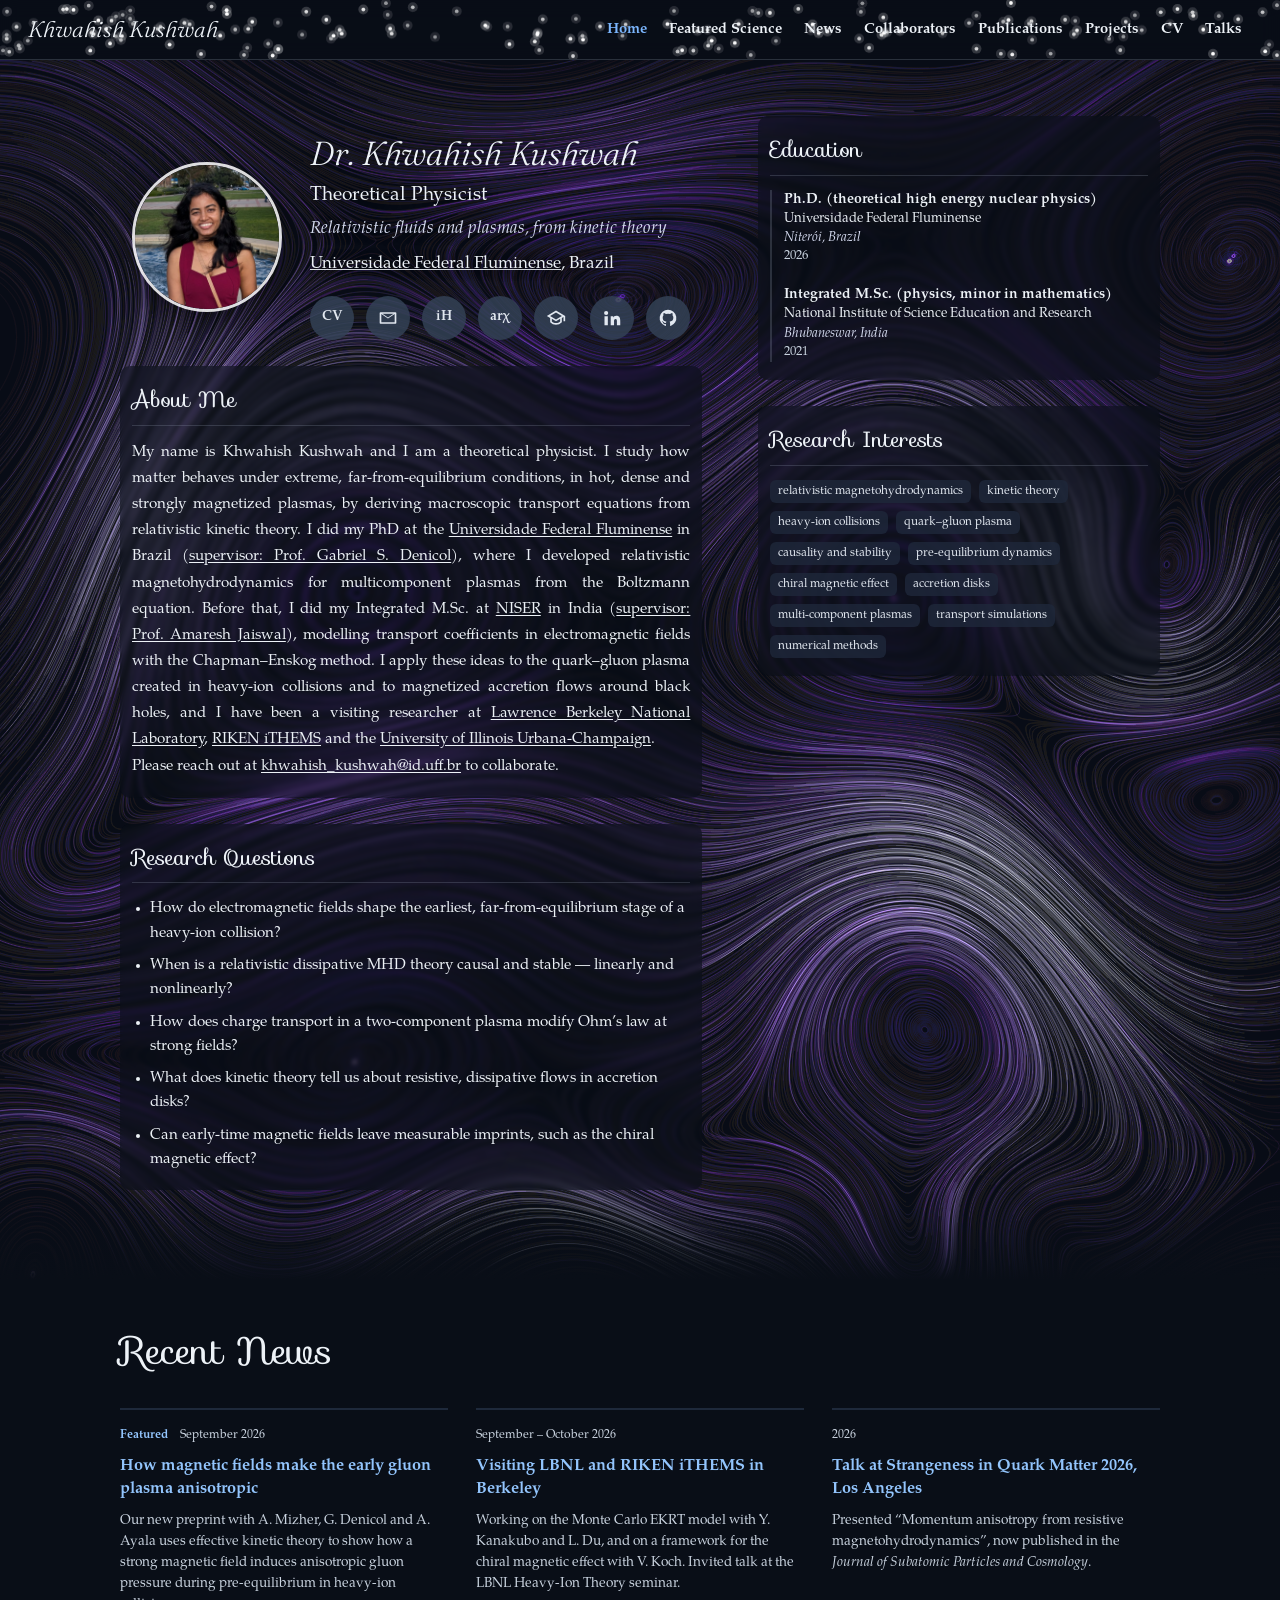
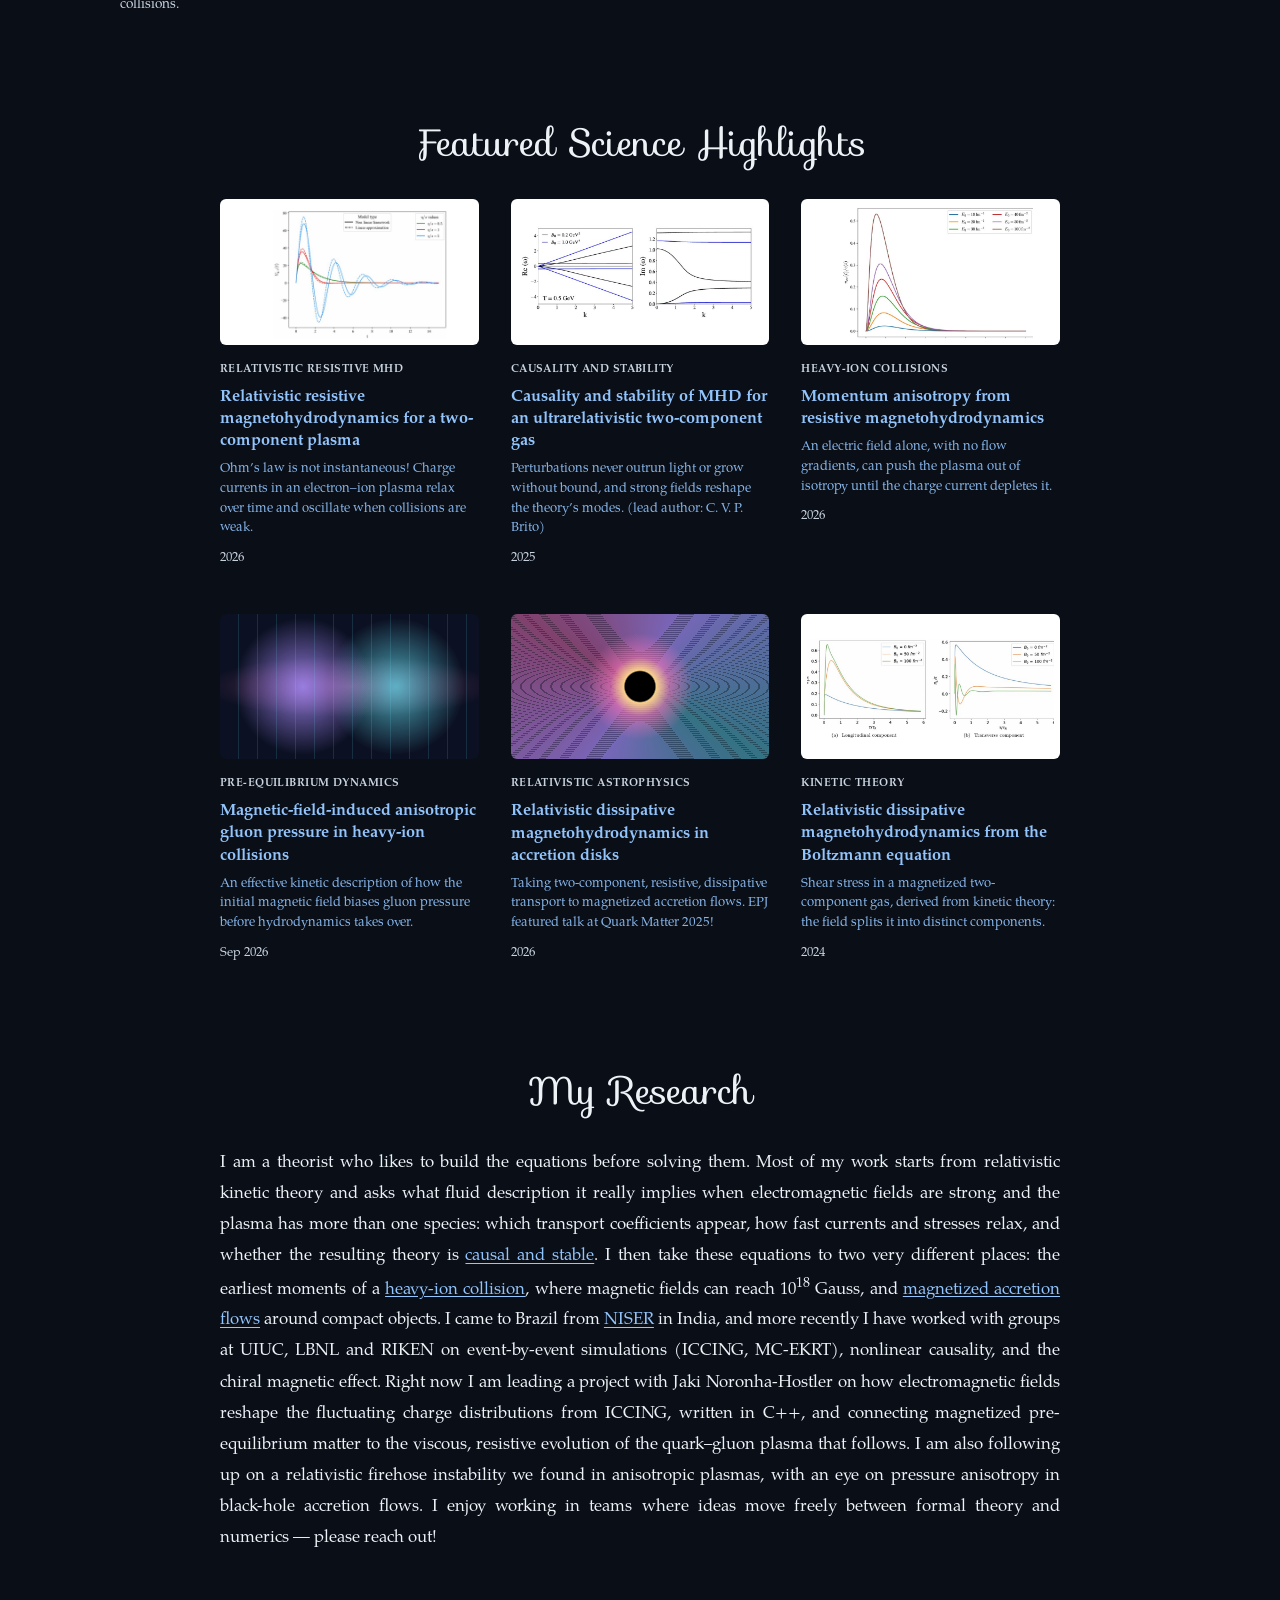
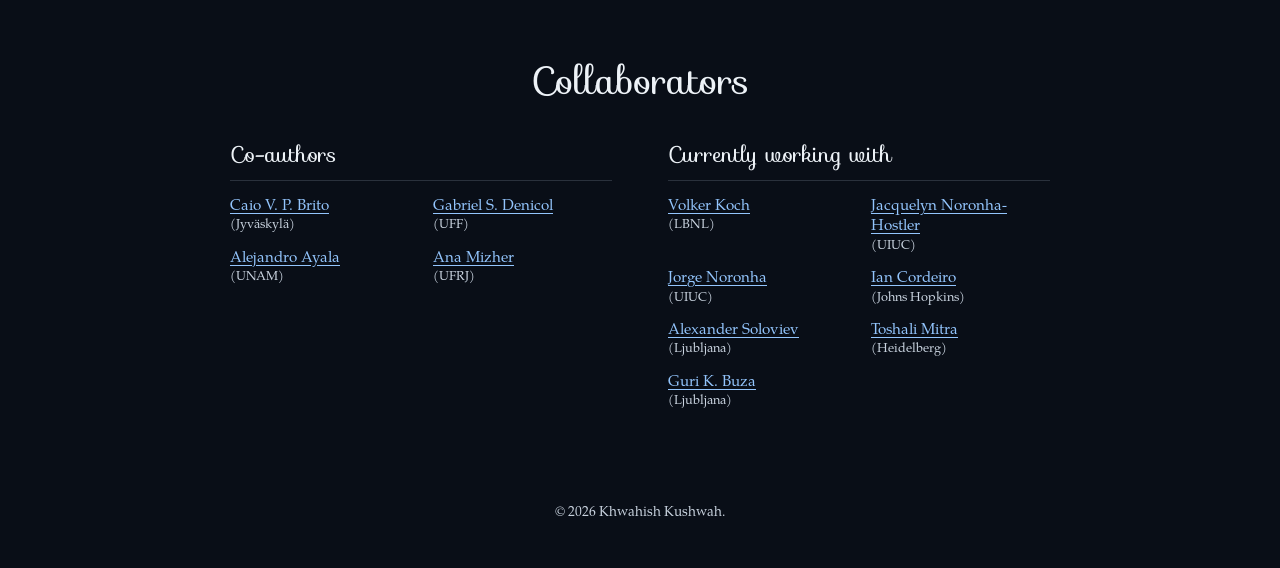
==== index.html @ b68dd7c2 "Projects page; LinkedIn link" ====
<!DOCTYPE html>
<html lang="en">
<head>
  <meta charset="UTF-8" />
  <meta name="viewport" content="width=device-width, initial-scale=1.0" />
  <title>Khwahish Kushwah</title>
  <meta name="description" content="Khwahish Kushwah — theoretical physicist working on relativistic magnetohydrodynamics from kinetic theory, heavy-ion collisions and magnetized astrophysical plasmas." />
  <meta name="theme-color" content="#090e17" />
  <link rel="preconnect" href="https://fonts.googleapis.com" />
  <link rel="preconnect" href="https://fonts.gstatic.com" crossorigin />
  <link href="https://fonts.googleapis.com/css2?family=Fraunces:ital,opsz,wght@1,9..144,300&family=Sofia&display=swap" rel="stylesheet" />
  <link rel="preload" href="assets/fonts/texgyrepagella-regular.woff2" as="font" type="font/woff2" crossorigin />
  <link rel="stylesheet" href="style.css?v=19" />
</head>
<body>

  <header class="nav">
    <a href="index.html" class="nav-brand">Khwahish Kushwah</a>
    <button class="nav-toggle" aria-label="Open menu" aria-expanded="false"><span></span><span></span><span></span></button>
    <nav>
      <ul class="nav-links">
        <li><a href="index.html" class="active">Home</a></li>
        <li><a href="index.html#featured">Featured Science</a></li>
        <li><a href="index.html#news">News</a></li>
        <li><a href="index.html#collabs">Collaborators</a></li>
        <li><a href="publications.html">Publications</a></li>
        <li><a href="projects.html">Projects</a></li>
        <li><a href="cv.html">CV</a></li>
        <li><a href="talks.html">Talks</a></li>
      </ul>
    </nav>
  </header>

  <!-- BIOGRAPHY over the field-line background -->
  <section class="bio" id="about">
    <canvas id="field" aria-hidden="true"></canvas>
    <div class="bio-inner">

      <div class="bio-left">
        <div class="profile">
          <img src="assets/img/portrait.jpg" alt="Khwahish Kushwah" class="avatar" width="150" height="150" />
          <div class="profile-text">
          <h1>Dr. Khwahish Kushwah</h1>
          <p class="role">Theoretical Physicist</p>
          <p class="tagline">Relativistic fluids and plasmas, from kinetic theory</p>
          <p class="inst"><a href="https://www.uff.br" target="_blank" rel="noopener">Universidade Federal Fluminense</a>, Brazil</p>
          <div class="socials">
            <a href="cv.html" title="CV" aria-label="CV"><span class="txt">CV</span></a>
            <a href="mailto:khwahish_kushwah@id.uff.br" title="Email" aria-label="Email">
              <svg viewBox="0 0 24 24"><path d="M3 5h18a1 1 0 0 1 1 1v12a1 1 0 0 1-1 1H3a1 1 0 0 1-1-1V6a1 1 0 0 1 1-1zm1 2.2V17h16V7.2l-8 5.3-8-5.3zM5.3 7 12 11.4 18.7 7H5.3z"/></svg>
            </a>
            <a href="https://inspirehep.net/authors/2779952" target="_blank" rel="noopener" title="INSPIRE-HEP" aria-label="INSPIRE-HEP"><span class="txt">iH</span></a>
            <a href="https://arxiv.org/search/?query=khwahish+kushwah&amp;searchtype=author" target="_blank" rel="noopener" title="arXiv" aria-label="arXiv"><span class="txt">arχ</span></a>
            <a href="https://scholar.google.com/citations?user=-pHg-ssAAAAJ&amp;hl=en" target="_blank" rel="noopener" title="Google Scholar" aria-label="Google Scholar">
              <svg viewBox="0 0 24 24"><path d="M12 3 1 9.5l4 2.36V17c2 2 4.5 3 7 3s5-1 7-3v-5.14l2-1.18V16h2V9.5L12 3zm0 2.32 7.07 4.18L12 13.68 4.93 9.5 12 5.32zM7 13.04l5 2.96 5-2.96v3.1C15.5 17.4 13.8 18 12 18s-3.5-.6-5-1.860v-3.1z"/></svg>
            </a>
            <a href="https://www.linkedin.com/in/khwahish-kushwah" target="_blank" rel="noopener" title="LinkedIn" aria-label="LinkedIn">
              <svg viewBox="0 0 24 24"><path d="M4.98 3.5a2.5 2.5 0 1 1 0 5 2.5 2.5 0 0 1 0-5zM3 9.75h4v11H3v-11zm6.5 0h3.8v1.5h.05c.53-1 1.83-2.05 3.77-2.05 4.03 0 4.78 2.65 4.78 6.1v5.45h-4v-4.83c0-1.15-.02-2.63-1.6-2.63-1.6 0-1.85 1.25-1.85 2.55v4.91h-4v-11z"/></svg>
            </a>
            <a href="https://github.com/kushk-physik" target="_blank" rel="noopener" title="GitHub" aria-label="GitHub">
              <svg viewBox="0 0 24 24"><path d="M12 2a10 10 0 0 0-3.16 19.49c.5.09.68-.22.68-.48v-1.7c-2.78.6-3.37-1.34-3.37-1.34-.45-1.16-1.11-1.47-1.11-1.47-.91-.62.07-.6.07-.6 1 .07 1.53 1.03 1.53 1.03.9 1.52 2.34 1.08 2.91.83.09-.65.35-1.09.63-1.34-2.22-.25-4.55-1.11-4.55-4.94 0-1.09.39-1.98 1.03-2.68-.1-.25-.45-1.27.1-2.64 0 0 .84-.27 2.75 1.02a9.5 9.5 0 0 1 5 0c1.91-1.29 2.75-1.02 2.75-1.02.55 1.37.2 2.39.1 2.64.64.7 1.03 1.59 1.03 2.68 0 3.84-2.34 4.68-4.57 4.93.36.31.68.92.68 1.85v2.74c0 .27.18.58.69.48A10 10 0 0 0 12 2z"/></svg>
            </a>
          </div>
          </div>
        </div>

        <div class="panel">
          <h3>About Me</h3>
          <p class="justify">
            My name is Khwahish Kushwah and I am a theoretical physicist. I study how matter behaves under extreme,
            far-from-equilibrium conditions, in hot, dense and strongly magnetized plasmas, by deriving macroscopic
            transport equations from relativistic kinetic theory. I did my PhD at the
            <a href="https://www.uff.br" target="_blank" rel="noopener">Universidade Federal Fluminense</a> in Brazil
            (<a href="https://inspirehep.net/authors/1037027" target="_blank" rel="noopener">supervisor: Prof. Gabriel S. Denicol</a>),
            where I developed relativistic magnetohydrodynamics for multicomponent plasmas from the Boltzmann equation.
            Before that, I did my Integrated M.Sc. at <a href="https://www.niser.ac.in" target="_blank" rel="noopener">NISER</a> in India
            (<a href="https://www.niser.ac.in/profile/a.jaiswal" target="_blank" rel="noopener">supervisor: Prof. Amaresh Jaiswal</a>), modelling transport coefficients in electromagnetic fields with the Chapman–Enskog method.
            I apply these ideas to the quark–gluon plasma created in heavy-ion collisions and to magnetized accretion flows around black holes,
            and I have been a visiting researcher at <a href="https://www.lbl.gov" target="_blank" rel="noopener">Lawrence Berkeley National Laboratory</a>,
            <a href="https://ithems.riken.jp" target="_blank" rel="noopener">RIKEN iTHEMS</a> and the
            <a href="https://physics.illinois.edu" target="_blank" rel="noopener">University of Illinois Urbana-Champaign</a>.
            <br />Please reach out at <a href="mailto:khwahish_kushwah@id.uff.br">khwahish_kushwah@id.uff.br</a> to collaborate.
          </p>
        </div>

        <div class="panel">
          <h3>Research Questions</h3>
          <ul class="bullets">
            <li>How do electromagnetic fields shape the earliest, far-from-equilibrium stage of a heavy-ion collision?</li>
            <li>When is a relativistic dissipative MHD theory causal and stable&nbsp;— linearly and nonlinearly?</li>
            <li>How does charge transport in a two-component plasma modify Ohm’s law at strong fields?</li>
            <li>What does kinetic theory tell us about resistive, dissipative flows in accretion disks?</li>
            <li>Can early-time magnetic fields leave measurable imprints, such as the chiral magnetic effect?</li>
          </ul>
        </div>
      </div>

      <aside class="bio-right">
        <div class="panel">
          <h3>Education</h3>
          <ul class="edu">
            <li>
              <strong>Ph.D. (theoretical high energy nuclear physics)</strong>
              <span>Universidade Federal Fluminense</span>
              <em>Niterói, Brazil</em>
              <small>2026</small>
            </li>
            <li>
              <strong>Integrated M.Sc. (physics, minor in mathematics)</strong>
              <span>National Institute of Science Education and Research</span>
              <em>Bhubaneswar, India</em>
              <small>2021</small>
            </li>
          </ul>
        </div>
        <div class="panel">
          <h3>Research Interests</h3>
          <div class="pills">
            <span>relativistic magnetohydrodynamics</span>
            <span>kinetic theory</span>
            <span>heavy-ion collisions</span>
            <span>quark–gluon plasma</span>
            <span>causality and stability</span>
            <span>pre-equilibrium dynamics</span>
            <span>chiral magnetic effect</span>
            <span>accretion disks</span>
            <span>multi-component plasmas</span>
            <span>transport simulations</span>
            <span>numerical methods</span>
          </div>
        </div>
      </aside>

    </div>
  </section>

  <main>
    <!-- NEWS -->
    <section class="section" id="news">
      <div class="container">
        <h2>Recent News</h2>
        <div class="news-grid">
          <article class="news">
            <div class="news-meta"><span class="flag">Featured</span><time>September 2026</time></div>
            <h3><a href="https://arxiv.org/abs/2609.05923" target="_blank" rel="noopener">How magnetic fields make the early gluon plasma anisotropic</a></h3>
            <p>Our new preprint with A. Mizher, G. Denicol and A. Ayala uses effective kinetic theory to show how a strong magnetic field induces anisotropic gluon pressure during pre-equilibrium in heavy-ion collisions.</p>
          </article>
          <article class="news">
            <div class="news-meta"><time>September – October 2026</time></div>
            <h3><a href="https://hit.lbl.gov/previous-seminars" target="_blank" rel="noopener">Visiting LBNL and RIKEN iTHEMS in Berkeley</a></h3>
            <p>Working on the Monte Carlo EKRT model with Y. Kanakubo and L. Du, and on a framework for the chiral magnetic effect with V. Koch. Invited talk at the LBNL Heavy-Ion Theory seminar.</p>
          </article>
          <article class="news">
            <div class="news-meta"><time>2026</time></div>
            <h3><a href="https://indico.global/event/13943/contributions/141155/" target="_blank" rel="noopener">Talk at Strangeness in Quark Matter 2026, Los Angeles</a></h3>
            <p>Presented “Momentum anisotropy from resistive magnetohydrodynamics”, now published in the <em>Journal of Subatomic Particles and Cosmology</em>.</p>
          </article>
        </div>
      </div>
    </section>

    <!-- FEATURED SCIENCE -->
    <section class="section" id="featured">
      <div class="container">
        <h2 class="center">Featured Science Highlights</h2>
        <div class="sci-grid">

          <article class="sci">
            <a class="sci-img" href="https://doi.org/10.1103/tl97-r2kh" target="_blank" rel="noopener"><img src="assets/img/fig-resistive.jpg" alt="Damped oscillations of the diffusion current for several η/s" loading="lazy" /></a>
            <span class="sci-tag">Relativistic resistive MHD</span>
            <h3><a href="https://doi.org/10.1103/tl97-r2kh" target="_blank" rel="noopener">Relativistic resistive magnetohydrodynamics for a two-component plasma</a></h3>
            <p>Ohm’s law is not instantaneous! Charge currents in an electron–ion plasma relax over time and oscillate when collisions are weak.</p>
            <time>2026</time>
          </article>

          <article class="sci">
            <a class="sci-img" href="https://doi.org/10.1103/nf7r-z6zk" target="_blank" rel="noopener"><img src="assets/img/fig-causality.jpg" alt="Dispersion relations Re(ω) and Im(ω) versus k" loading="lazy" /></a>
            <span class="sci-tag">Causality and stability</span>
            <h3><a href="https://doi.org/10.1103/nf7r-z6zk" target="_blank" rel="noopener">Causality and stability of MHD for an ultrarelativistic two-component gas</a></h3>
            <p>Perturbations never outrun light or grow without bound, and strong fields reshape the theory’s modes. (lead author: C. V. P. Brito)</p>
            <time>2025</time>
          </article>

          <article class="sci">
            <a class="sci-img" href="https://doi.org/10.1016/j.jspc.2026.100530" target="_blank" rel="noopener"><img src="assets/img/fig-anisotropy.jpg" alt="Momentum anisotropy generated by the electric field for several E0" loading="lazy" /></a>
            <span class="sci-tag">Heavy-ion collisions</span>
            <h3><a href="https://doi.org/10.1016/j.jspc.2026.100530" target="_blank" rel="noopener">Momentum anisotropy from resistive magnetohydrodynamics</a></h3>
            <p>An electric field alone, with no flow gradients, can push the plasma out of isotropy until the charge current depletes it.</p>
            <time>2026</time>
          </article>

          <article class="sci">
            <a class="sci-img art art-glasma" href="https://arxiv.org/abs/2609.05923" target="_blank" rel="noopener" aria-label="arXiv:2609.05923"></a>
            <span class="sci-tag">Pre-equilibrium dynamics</span>
            <h3><a href="https://arxiv.org/abs/2609.05923" target="_blank" rel="noopener">Magnetic-field-induced anisotropic gluon pressure in heavy-ion collisions</a></h3>
            <p>An effective kinetic description of how the initial magnetic field biases gluon pressure before hydrodynamics takes over.</p>
            <time>Sep 2026</time>
          </article>

          <article class="sci">
            <a class="sci-img art art-disk" href="https://doi.org/10.1051/epjconf/202636414002" target="_blank" rel="noopener" aria-label="EPJ Web Conf. 364, 14002"></a>
            <span class="sci-tag">Relativistic astrophysics</span>
            <h3><a href="https://doi.org/10.1051/epjconf/202636414002" target="_blank" rel="noopener">Relativistic dissipative magnetohydrodynamics in accretion disks</a></h3>
            <p>Taking two-component, resistive, dissipative transport to magnetized accretion flows. EPJ featured talk at Quark Matter 2025!</p>
            <time>2026</time>
          </article>

          <article class="sci">
            <a class="sci-img" href="https://doi.org/10.1103/PhysRevD.109.096021" target="_blank" rel="noopener"><img src="assets/img/fig-dissipative.jpg" alt="Time evolution of longitudinal and transverse shear stress for several B0" loading="lazy" /></a>
            <span class="sci-tag">Kinetic theory</span>
            <h3><a href="https://doi.org/10.1103/PhysRevD.109.096021" target="_blank" rel="noopener">Relativistic dissipative magnetohydrodynamics from the Boltzmann equation</a></h3>
            <p>Shear stress in a magnetized two-component gas, derived from kinetic theory: the field splits it into distinct components.</p>
            <time>2024</time>
          </article>

        </div>
      </div>
    </section>

    <!-- MY RESEARCH -->
    <section class="section" id="research">
      <div class="container narrow">
        <h2 class="center">My Research</h2>
        <p class="justify big">
          I am a theorist who likes to build the equations before solving them. Most of my work starts from relativistic kinetic theory
          and asks what fluid description it really implies when electromagnetic fields are strong and the plasma has more than one
          species: which transport coefficients appear, how fast currents and stresses relax, and whether the resulting theory is
          <a href="https://doi.org/10.1103/nf7r-z6zk" target="_blank" rel="noopener">causal and stable</a>. I then take these equations to
          two very different places: the earliest moments of a <a href="https://arxiv.org/abs/2609.05923" target="_blank" rel="noopener">heavy-ion collision</a>,
          where magnetic fields can reach 10<sup>18</sup>&nbsp;Gauss, and <a href="https://doi.org/10.1051/epjconf/202636414002" target="_blank" rel="noopener">magnetized accretion flows</a>
          around compact objects. I came to Brazil from <a href="https://www.niser.ac.in" target="_blank" rel="noopener">NISER</a> in India, and more recently
          I have worked with groups at UIUC, LBNL and RIKEN on event-by-event simulations (ICCING, MC-EKRT), nonlinear causality, and the
          chiral magnetic effect. Right now I am leading a project with Jaki Noronha-Hostler on how electromagnetic fields reshape the
          fluctuating charge distributions from ICCING, written in C++, and connecting magnetized pre-equilibrium matter to the viscous,
          resistive evolution of the quark–gluon plasma that follows. I am also following up on a relativistic firehose instability we
          found in anisotropic plasmas, with an eye on pressure anisotropy in black-hole accretion flows.
          I enjoy working in teams where ideas move freely between formal theory and numerics&nbsp;— please reach out!
        </p>
      </div>
    </section>

    <!-- COLLABORATORS -->
    <section class="section" id="collabs">
      <div class="container">
        <h2 class="center">Collaborators</h2>
        <div class="collab-cols">
          <div class="collab-col">
            <h3>Co-authors</h3>
            <ul class="collabs">
              <li><a href="https://inspirehep.net/authors/2634721" target="_blank" rel="noopener">Caio V. P. Brito</a><small>(Jyväskylä)</small></li>
              <li><a href="https://inspirehep.net/authors/1037027" target="_blank" rel="noopener">Gabriel S. Denicol</a><small>(UFF)</small></li>
              <li><a href="https://inspirehep.net/authors/1017808" target="_blank" rel="noopener">Alejandro Ayala</a><small>(UNAM)</small></li>
              <li><a href="https://inspirehep.net/authors/1032383" target="_blank" rel="noopener">Ana Mizher</a><small>(UFRJ)</small></li>
            </ul>
          </div>
          <div class="collab-col">
            <h3>Currently working with</h3>
            <ul class="collabs">
              <li><a href="https://inspirehep.net/authors/1002475" target="_blank" rel="noopener">Volker Koch</a><small>(LBNL)</small></li>
              <li><a href="https://inspirehep.net/authors/1052022" target="_blank" rel="noopener">Jacquelyn Noronha-Hostler</a><small>(UIUC)</small></li>
              <li><a href="https://inspirehep.net/authors/1028825" target="_blank" rel="noopener">Jorge Noronha</a><small>(UIUC)</small></li>
              <li><a href="https://inspirehep.net/authors/3075477" target="_blank" rel="noopener">Ian Cordeiro</a><small>(Johns Hopkins)</small></li>
              <li><a href="https://inspirehep.net/authors/1806328" target="_blank" rel="noopener">Alexander Soloviev</a><small>(Ljubljana)</small></li>
              <li><a href="https://inspirehep.net/authors/1920858" target="_blank" rel="noopener">Toshali Mitra</a><small>(Heidelberg)</small></li>
              <li><a href="https://inspirehep.net/authors/2836936" target="_blank" rel="noopener">Guri K. Buza</a><small>(Ljubljana)</small></li>
            </ul>
          </div>
        </div>
      </div>
    </section>
  </main>

  <footer class="footer">
    <p>© 2026 Khwahish Kushwah.</p>
  </footer>

  <script src="main.js?v=19"></script>
</body>
</html>
---- style.css ----
@font-face { font-family: 'TeX Gyre Pagella'; src: url('assets/fonts/texgyrepagella-regular.woff2') format('woff2'); font-style: normal; font-weight: 400; font-display: swap; }
@font-face { font-family: 'TeX Gyre Pagella'; src: url('assets/fonts/texgyrepagella-italic.woff2') format('woff2'); font-style: italic; font-weight: 400; font-display: swap; }
@font-face { font-family: 'TeX Gyre Pagella'; src: url('assets/fonts/texgyrepagella-bold.woff2') format('woff2'); font-style: normal; font-weight: 700; font-display: swap; }
@font-face { font-family: 'TeX Gyre Pagella'; src: url('assets/fonts/texgyrepagella-bolditalic.woff2') format('woff2'); font-style: italic; font-weight: 700; font-display: swap; }

:root {
  --bg: #090e17;
  --text: #edf2f7;
  --muted: #a0aec0;
  --faint: #718096;
  --line: rgba(160, 174, 192, 0.22);
  --link: #93c5fd;
  --link-strong: #7cb7ff;
  --panel: rgba(9, 14, 23, 0.55);
  --tile: #1e293b;
  --nav-h: 60px;
  --font-body: 'TeX Gyre Pagella', 'Palatino Linotype', Palatino, 'Book Antiqua', Georgia, serif;
  --font-name: 'Fraunces', 'Palatino Linotype', Georgia, serif;
  --font-head: 'Sofia', 'Brush Script MT', cursive;
}

*, *::before, *::after { box-sizing: border-box; margin: 0; padding: 0; }
html { scroll-behavior: smooth; scroll-padding-top: calc(var(--nav-h) + 16px); }
body {
  background: var(--bg);
  color: var(--text);
  font-family: var(--font-body);
  font-size: 17px;
  line-height: 1.6;
  -webkit-font-smoothing: antialiased;
  overflow-x: hidden;
}
a { color: var(--link); }
img { display: block; max-width: 100%; }
.justify { text-align: justify; hyphens: auto; -webkit-hyphens: auto; }
.center { text-align: center; }
.muted { color: var(--muted); }

/* ---------- NAV ---------- */
.nav {
  position: sticky; top: 0; z-index: 50;
  height: var(--nav-h);
  display: flex; align-items: center; justify-content: space-between; gap: 16px;
  padding: 0 clamp(16px, 3vw, 28px);
  background: rgba(9, 14, 23, 0.85);
  backdrop-filter: blur(10px); -webkit-backdrop-filter: blur(10px);
  border-bottom: 1px solid var(--line);
}
.nav-dots { position: absolute; inset: 0; width: 100%; height: 100%; pointer-events: none; z-index: 0; }
.nav-brand, .nav-toggle, .nav-links { position: relative; z-index: 1; }
.nav-brand { color: var(--text); font-family: var(--font-name); font-style: italic; font-weight: 300; font-size: 1.4rem; text-decoration: none; white-space: nowrap; }
.nav-links { display: flex; list-style: none; gap: 2px; }
.nav-links a { display: block; padding: 6px 10px; color: var(--text); font-weight: 600; font-size: 0.92rem; text-decoration: none; border-radius: 6px; white-space: nowrap; }
.nav-links a:hover { color: var(--link); }
.nav-links a.active { color: var(--link-strong); }
.nav-toggle { display: none; background: none; border: 0; cursor: pointer; padding: 8px; }
.nav-toggle span { display: block; width: 22px; height: 2px; margin: 5px 0; background: var(--text); border-radius: 2px; transition: transform .25s, opacity .25s; }

/* ---------- BIOGRAPHY ---------- */
.bio { position: relative; overflow: hidden; isolation: isolate; }
#field { position: absolute; inset: 0; width: 100%; height: 100%; z-index: -1; }
.bio::after {                       /* soft fade into the page below */
  content: ''; position: absolute; left: 0; right: 0; bottom: 0; height: 90px; z-index: -1;
  background: linear-gradient(to bottom, transparent, var(--bg));
}
.bio-inner {
  max-width: 1120px; margin: 0 auto;
  padding: 56px clamp(16px, 4vw, 40px) 90px;
  display: grid; grid-template-columns: minmax(0, 1.45fr) minmax(0, 1fr); gap: 40px 56px;
  align-items: start;
}
.profile { padding: 18px 12px 26px; text-shadow: 0 1px 12px rgba(0,0,0,0.85); display: flex; align-items: center; gap: 28px; }
.avatar { width: 150px; height: 150px; flex: none; border-radius: 50%; object-fit: cover; border: 3px solid rgba(255,255,255,0.85); box-shadow: 0 10px 30px rgba(0,0,0,0.5); }
.profile-text { min-width: 0; }
.profile h1 { font-family: var(--font-name); font-style: italic; font-weight: 300; font-size: clamp(1.7rem, 2.6vw, 2.2rem); letter-spacing: 0; line-height: 1.12; text-wrap: balance; }
.role { font-size: 1.2rem; margin-top: 10px; }
.tagline { margin-top: 4px; font-style: italic; color: #d6dcf0; text-wrap: balance; }
.inst { margin-top: 8px; }
.inst a { color: var(--text); }
.socials { display: flex; flex-wrap: wrap; gap: 12px; margin-top: 18px; }
.socials a {
  width: 44px; height: 44px; display: grid; place-items: center;
  border-radius: 50%; color: #e2e8f0; text-decoration: none; text-shadow: none;
  background: rgba(51, 65, 85, 0.85);
  transition: background .2s, color .2s, transform .2s;
}
.socials a:hover { background: var(--link); color: #0b1220; transform: translateY(-2px); }
.socials svg { width: 20px; height: 20px; fill: currentColor; }
.socials .txt { font-weight: 700; font-size: 0.85rem; }

.panel {
  background: var(--panel);
  backdrop-filter: blur(2px); -webkit-backdrop-filter: blur(2px);
  border-radius: 10px;
  padding: 16px 12px 18px;
}
.panel + .panel { margin-top: 26px; }
.panel h3 { font-family: var(--font-head); font-size: 1.35rem; font-weight: 400; padding-bottom: 8px; margin-bottom: 14px; border-bottom: 1px solid var(--line); }
.panel p { font-size: 0.95rem; line-height: 1.72; }
.panel p a, .bullets a { color: var(--text); text-underline-offset: 2px; }
.bullets { padding-left: 1.2em; display: grid; gap: 8px; font-size: 0.95rem; }

.edu { list-style: none; border-left: 2px solid var(--line); padding-left: 12px; display: grid; gap: 18px; }
.edu li { display: flex; flex-direction: column; line-height: 1.45; font-size: 0.83rem; }
.edu strong { font-size: 0.88rem; }
.edu em { color: #d6dcf0; }
.edu small { color: #cbd5e1; font-size: 0.8rem; }

.pills { display: flex; flex-wrap: wrap; gap: 8px 8px; }
.pills span { font-size: 0.74rem; padding: 2px 8px; border-radius: 6px; background: rgba(30, 41, 59, 0.8); color: #e2e8f0; }

/* ---------- SECTIONS ---------- */
.section { padding: 40px 0 56px; }
.container { max-width: 1120px; margin: 0 auto; padding: 0 clamp(16px, 4vw, 40px); }
.container.narrow { max-width: 920px; }
.section h2 { font-family: var(--font-head); font-size: clamp(1.9rem, 3.8vw, 2.4rem); font-weight: 400; margin-bottom: 26px; }
.big { font-size: 1.05rem; line-height: 1.85; }
.big a { color: var(--link); text-underline-offset: 3px; }

/* News */
.news-grid { display: grid; grid-template-columns: repeat(3, minmax(0, 1fr)); gap: 28px; }
.news { border-top: 2px solid var(--tile); padding-top: 16px; }
.news-meta { display: flex; gap: 12px; align-items: baseline; font-size: 0.75rem; color: #cbd5e1; }
.flag { color: var(--link); font-weight: 600; }
.news h3 { font-size: 1.02rem; line-height: 1.4; margin: 10px 0 10px; }
.news h3 a { color: var(--link); text-decoration: none; }
.news h3 a:hover { text-decoration: underline; }
.news p { font-size: 0.85rem; color: #cbd5e1; line-height: 1.55; }

/* Featured science */
.sci-grid { display: grid; grid-template-columns: repeat(3, minmax(0, 1fr)); gap: 44px 32px; max-width: 840px; margin: 0 auto; }
.sci { display: flex; flex-direction: column; }
.sci-img { display: block; aspect-ratio: 16 / 9; border-radius: 6px; overflow: hidden; background: #fff; margin-bottom: 16px; }
.sci-img img { width: 100%; height: 100%; object-fit: contain; padding: 6px; transition: transform .35s; }
.sci-img:hover img { transform: scale(1.04); }
.sci-tag { font-size: 0.68rem; font-weight: 600; text-transform: uppercase; letter-spacing: 0.04em; color: #cbd5e1; }
.sci h3 { font-size: 1.02rem; line-height: 1.35; margin: 8px 0 8px; }
.sci h3 a { color: var(--link); text-decoration: none; }
.sci h3 a:hover { text-decoration: underline; }
.sci p { font-size: 0.82rem; line-height: 1.5; color: var(--link); opacity: 0.92; }
.sci time { font-size: 0.8rem; color: #cbd5e1; margin-top: 10px; }

.art { position: relative; }
.art-glasma {
  background:
    repeating-linear-gradient(90deg, transparent 0 18px, rgba(103,232,249,0.14) 18px 19px),
    radial-gradient(circle at 32% 50%, rgba(167,139,250,0.85), transparent 36%),
    radial-gradient(circle at 68% 50%, rgba(103,232,249,0.7), transparent 36%),
    radial-gradient(ellipse 80% 30% at 50% 50%, rgba(244,114,182,0.4), transparent 70%),
    #0b1022;
}
.art-disk {
  background:
    radial-gradient(circle at 50% 50%, #000 0 10%, rgba(255,214,140,0.95) 11%, rgba(244,114,182,0.6) 20%, transparent 36%),
    repeating-radial-gradient(ellipse 50% 18% at 50% 50%, transparent 0 8px, rgba(8,12,22,0.35) 8px 10px),
    conic-gradient(from 30deg at 50% 50%, rgba(167,139,250,0.7), rgba(103,232,249,0.45), rgba(167,139,250,0.7), rgba(244,114,182,0.5), rgba(167,139,250,0.7)),
    #0b1022;
}

/* Collaborators */
.collab-cols { display: grid; grid-template-columns: repeat(2, minmax(0, 1fr)); gap: 32px 56px; max-width: 820px; margin: 0 auto; }
.collab-col h3 { font-family: var(--font-head); font-size: 1.35rem; font-weight: 400; color: var(--text); padding-bottom: 8px; margin-bottom: 16px; border-bottom: 1px solid var(--line); }
.collabs { list-style: none; display: grid; grid-template-columns: repeat(2, minmax(0, 1fr)); gap: 14px 24px; }
.collabs li { display: flex; flex-direction: column; line-height: 1.35; }
.collabs a, .collabs span { color: var(--link); font-size: 0.95rem; text-underline-offset: 3px; }
.collabs span { color: var(--text); }
.collabs small { color: #cbd5e1; font-size: 0.8rem; }

/* ---------- SUBPAGES ---------- */
.page { padding: 56px 0 72px; }
.page-title { font-family: var(--font-head); font-size: clamp(2.4rem, 5.5vw, 3.2rem); font-weight: 400; }
.page-sub { color: var(--muted); margin: 8px 0 8px; }
.list-head { font-family: var(--font-head); font-size: 1.5rem; font-weight: 400; color: var(--text); margin: 40px 0 16px; padding-bottom: 8px; border-bottom: 1px solid var(--line); }
.pubs { padding-left: 1.4em; display: grid; gap: 14px; color: #d5dceb; font-size: 0.97rem; }
.pubs li::marker { color: var(--faint); }
.pubs.prep { list-style: '–  '; }
.pubs strong { color: var(--text); }
.pubs a { text-underline-offset: 3px; }
.badge { display: inline-block; margin-left: 4px; padding: 0 8px; font-size: 0.72rem; font-weight: 600; color: #0b1220; background: var(--link); border-radius: 999px; }

.timeline { list-style: none; margin-top: 28px; }
.timeline li { display: grid; grid-template-columns: 56px 1fr; gap: 20px; padding: 12px 0; border-bottom: 1px solid rgba(160,174,192,0.1); }
.yr { color: var(--faint); font-weight: 600; font-size: 0.9rem; padding-top: 1px; }
.timeline div { display: flex; flex-direction: column; line-height: 1.5; }
.timeline strong { font-weight: 600; }
.timeline span { color: var(--muted); font-size: 0.92rem; }
.tag { align-self: flex-start; margin-top: 6px; font-style: normal; font-size: 0.7rem; font-weight: 700; text-transform: uppercase; letter-spacing: 0.05em; color: var(--link); border: 1px solid rgba(147,197,253,0.4); padding: 0 8px; border-radius: 999px; }

.cv-rows { display: grid; gap: 14px; }
.cv-row { display: grid; grid-template-columns: 130px 1fr; gap: 20px; font-size: 0.95rem; line-height: 1.55; }
.when { color: var(--faint); font-weight: 600; font-size: 0.88rem; }
.cv-row .muted { font-size: 0.9rem; }

/* ---------- FOOTER ---------- */
.footer { padding: 36px 16px 44px; text-align: center; color: #cbd5e1; font-size: 0.85rem; }

/* ---------- RESPONSIVE ---------- */
@media (max-width: 1180px) {
  .profile { gap: 20px; }
  .avatar { width: 120px; height: 120px; }
  .socials { gap: 6px; }
  .socials a { width: 36px; height: 36px; }
  .socials svg { width: 17px; height: 17px; }
  .socials .txt { font-size: 0.78rem; }
}
@media (max-width: 1080px) {
  .nav-links a { padding: 6px 7px; font-size: 0.86rem; }
}
@media (max-width: 920px) {
  .nav-toggle { display: block; }
  .nav nav {
    position: absolute; top: var(--nav-h); left: 0; right: 0;
    background: rgba(9,14,23,0.97); border-bottom: 1px solid var(--line);
    max-height: 0; overflow: hidden; transition: max-height .3s ease;
  }
  .nav.open nav { max-height: 440px; }
  .nav-links { flex-direction: column; padding: 8px 16px 16px; }
  .nav-links a { padding: 10px 8px; font-size: 1rem; }
  .nav.open .nav-toggle span:nth-child(1) { transform: translateY(7px) rotate(45deg); }
  .nav.open .nav-toggle span:nth-child(2) { opacity: 0; }
  .nav.open .nav-toggle span:nth-child(3) { transform: translateY(-7px) rotate(-45deg); }

  .bio-inner { grid-template-columns: 1fr; gap: 26px; padding-top: 40px; }
  .profile { text-align: center; flex-direction: column; gap: 18px; }
  .avatar { width: 140px; height: 140px; }
  .profile h1 { font-size: clamp(1.8rem, 7.6vw, 2.7rem); }
  .socials { justify-content: center; }
  .news-grid { grid-template-columns: 1fr; gap: 24px; }
  .sci-grid { grid-template-columns: repeat(2, minmax(0, 1fr)); }
  .collab-cols { grid-template-columns: 1fr; }
}
@media (max-width: 600px) {
  .sci-grid { grid-template-columns: 1fr; max-width: 420px; }
  .justify { text-align: left; }
  .cv-row { grid-template-columns: 1fr; gap: 2px; }
  .timeline li { grid-template-columns: 44px 1fr; gap: 14px; }
}
@media (prefers-reduced-motion: reduce) {
  html { scroll-behavior: auto; }
}
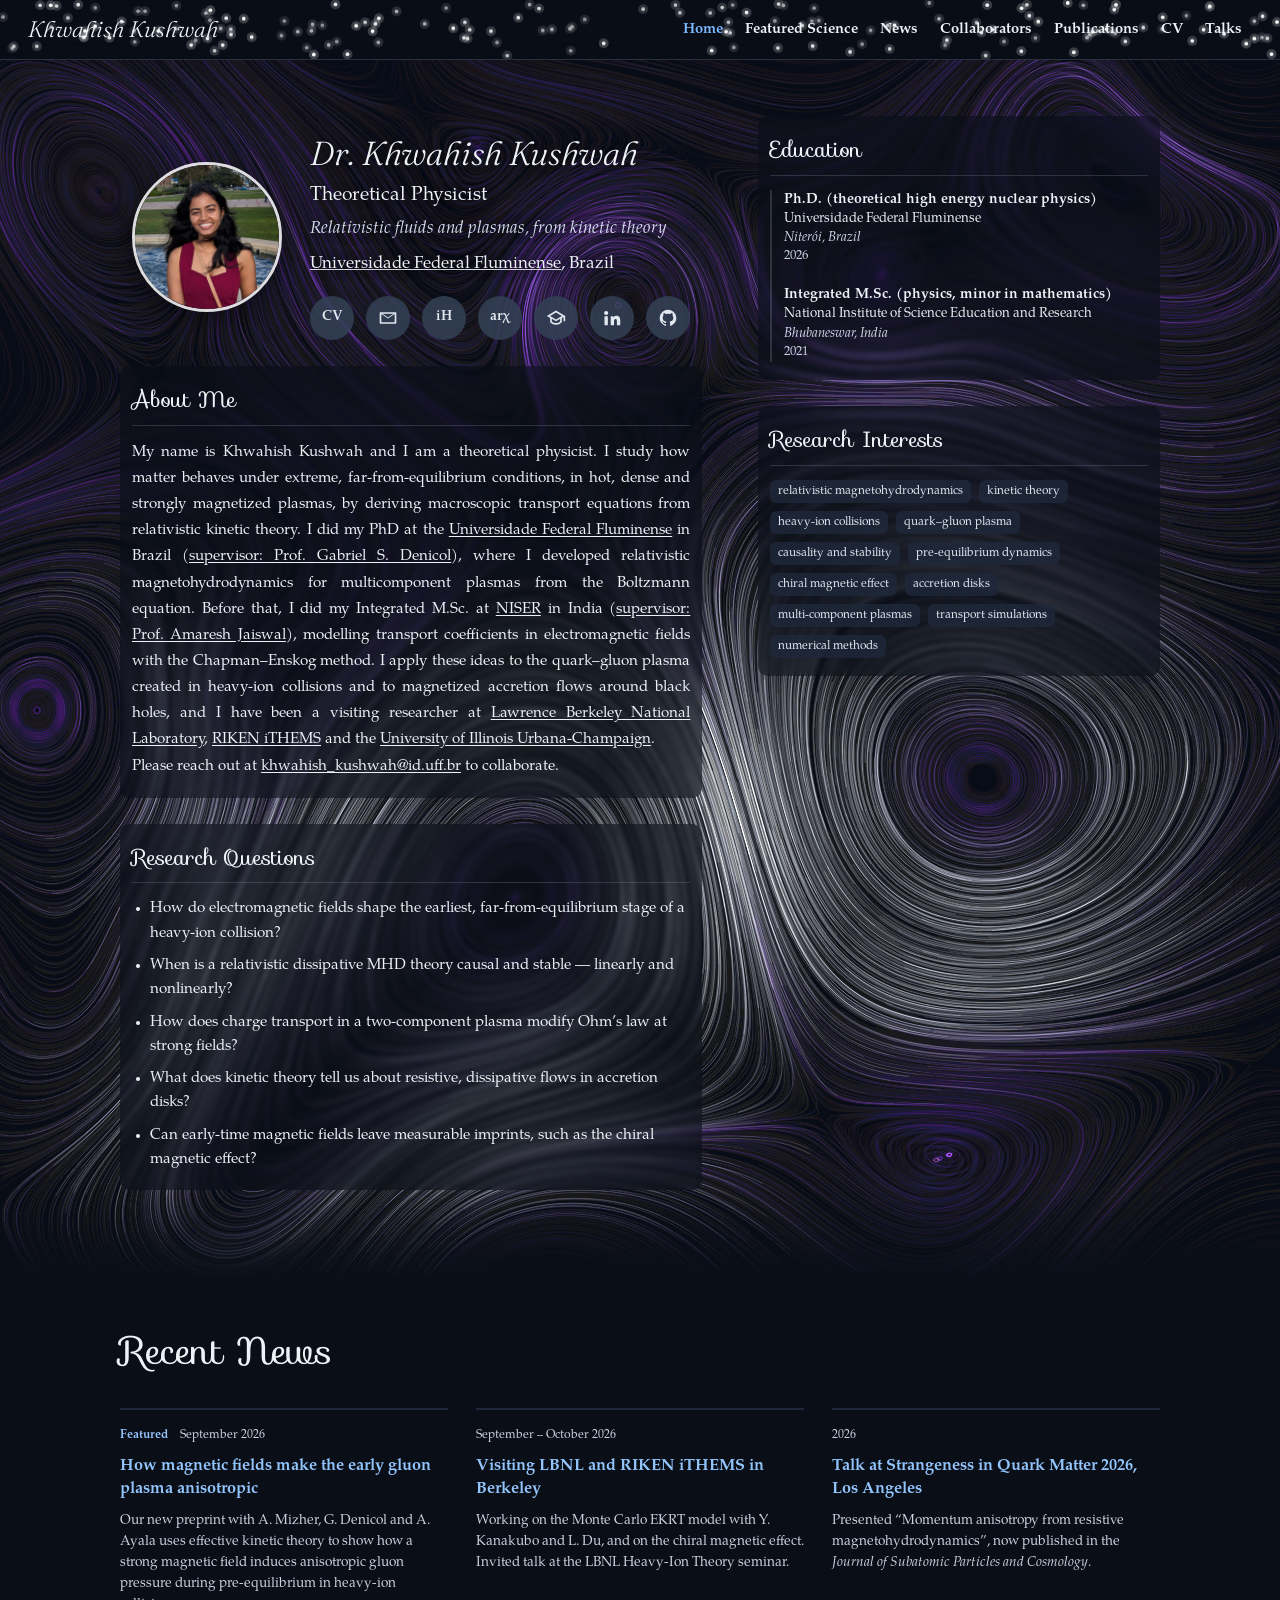
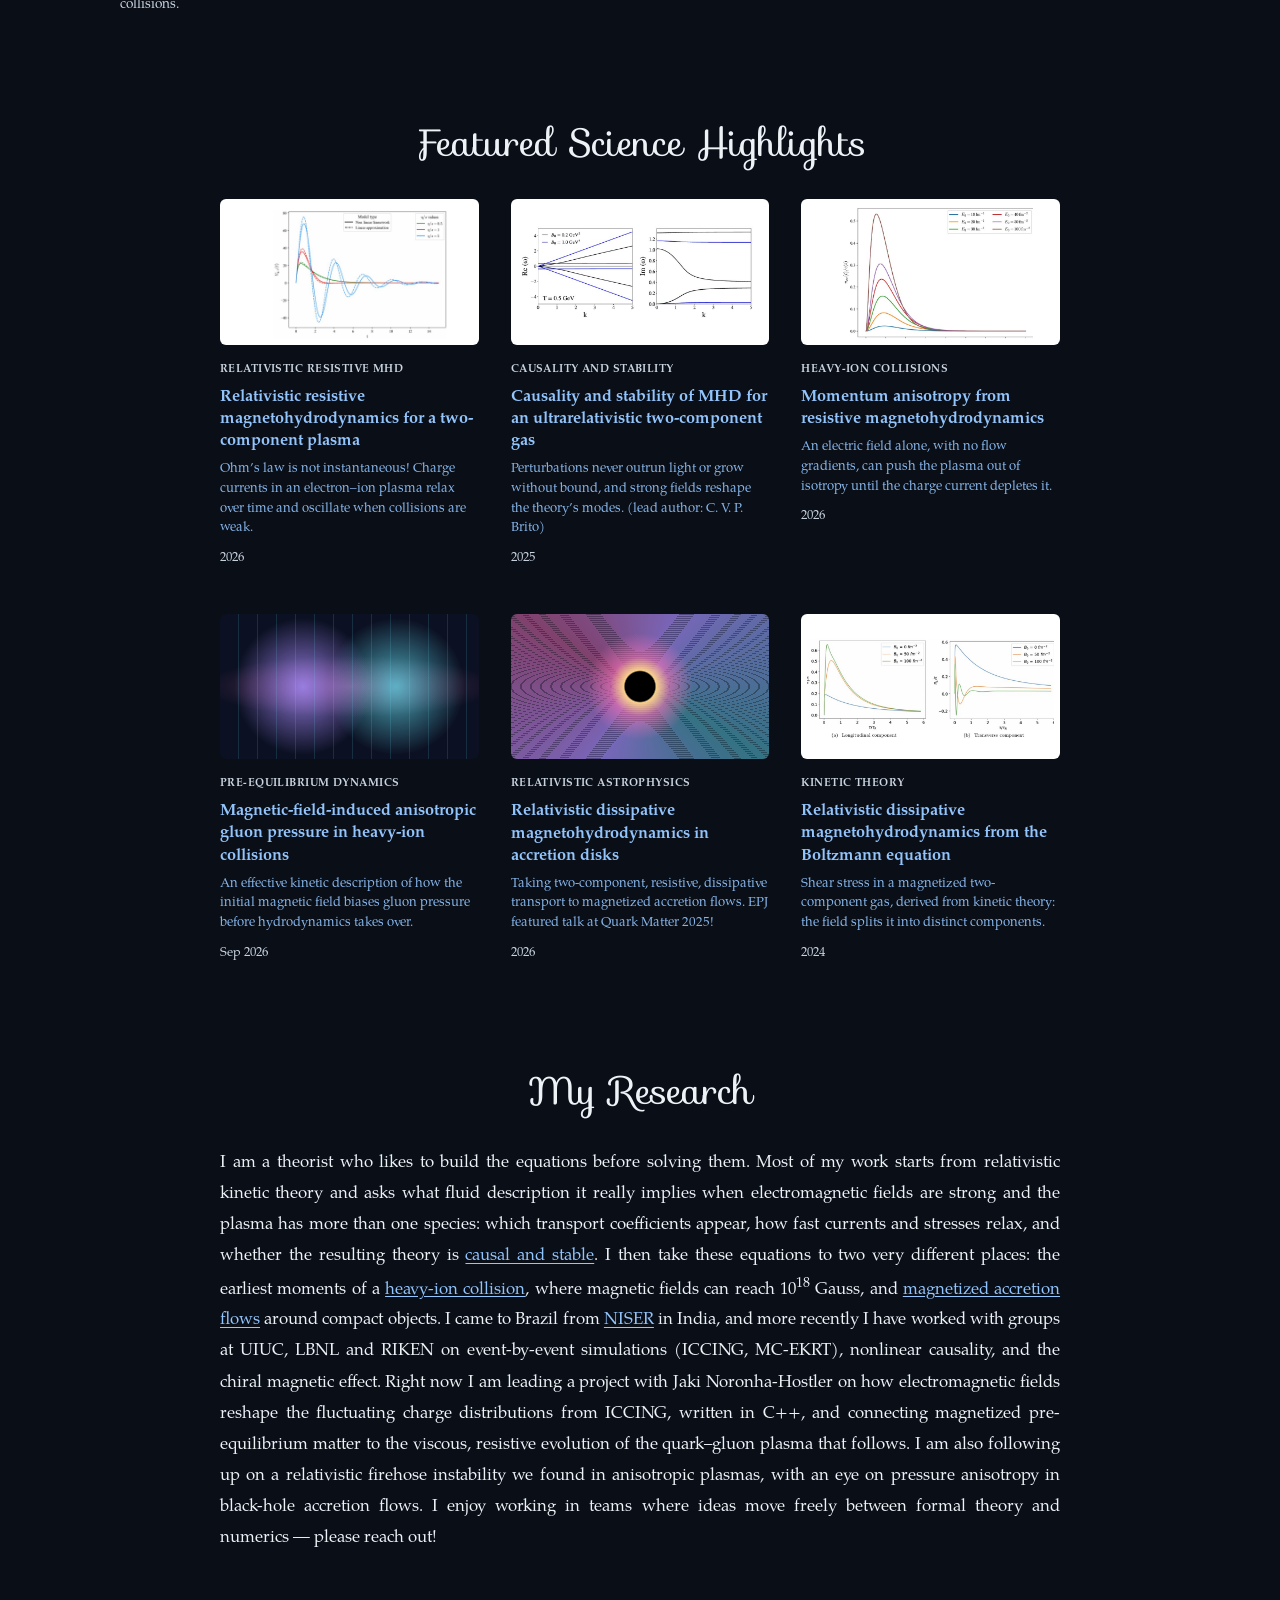
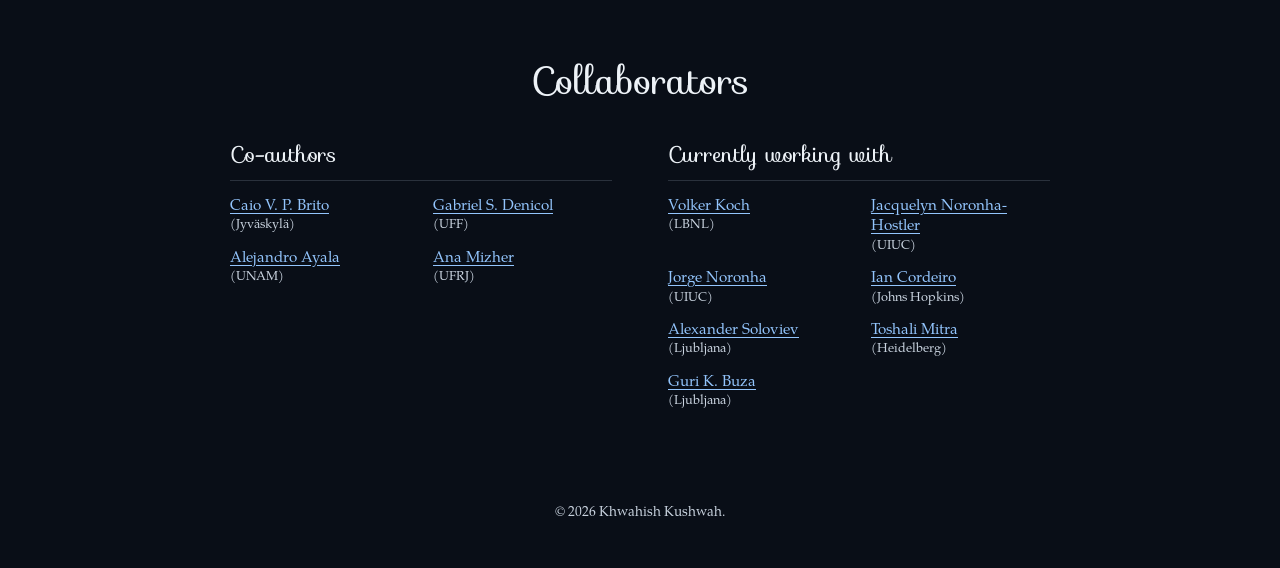
==== commit 4c8b2ef6: "Fold earlier projects into CV; trim ongoing-work details" ====
--- a/index.html
+++ b/index.html
@@ -24,7 +24,6 @@
         <li><a href="index.html#news">News</a></li>
         <li><a href="index.html#collabs">Collaborators</a></li>
         <li><a href="publications.html">Publications</a></li>
-        <li><a href="projects.html">Projects</a></li>
         <li><a href="cv.html">CV</a></li>
         <li><a href="talks.html">Talks</a></li>
       </ul>
@@ -148,7 +147,7 @@
           <article class="news">
             <div class="news-meta"><time>September – October 2026</time></div>
             <h3><a href="https://hit.lbl.gov/previous-seminars" target="_blank" rel="noopener">Visiting LBNL and RIKEN iTHEMS in Berkeley</a></h3>
-            <p>Working on the Monte Carlo EKRT model with Y. Kanakubo and L. Du, and on a framework for the chiral magnetic effect with V. Koch. Invited talk at the LBNL Heavy-Ion Theory seminar.</p>
+            <p>Working on the Monte Carlo EKRT model with Y. Kanakubo and L. Du, and on the chiral magnetic effect. Invited talk at the LBNL Heavy-Ion Theory seminar.</p>
           </article>
           <article class="news">
             <div class="news-meta"><time>2026</time></div>
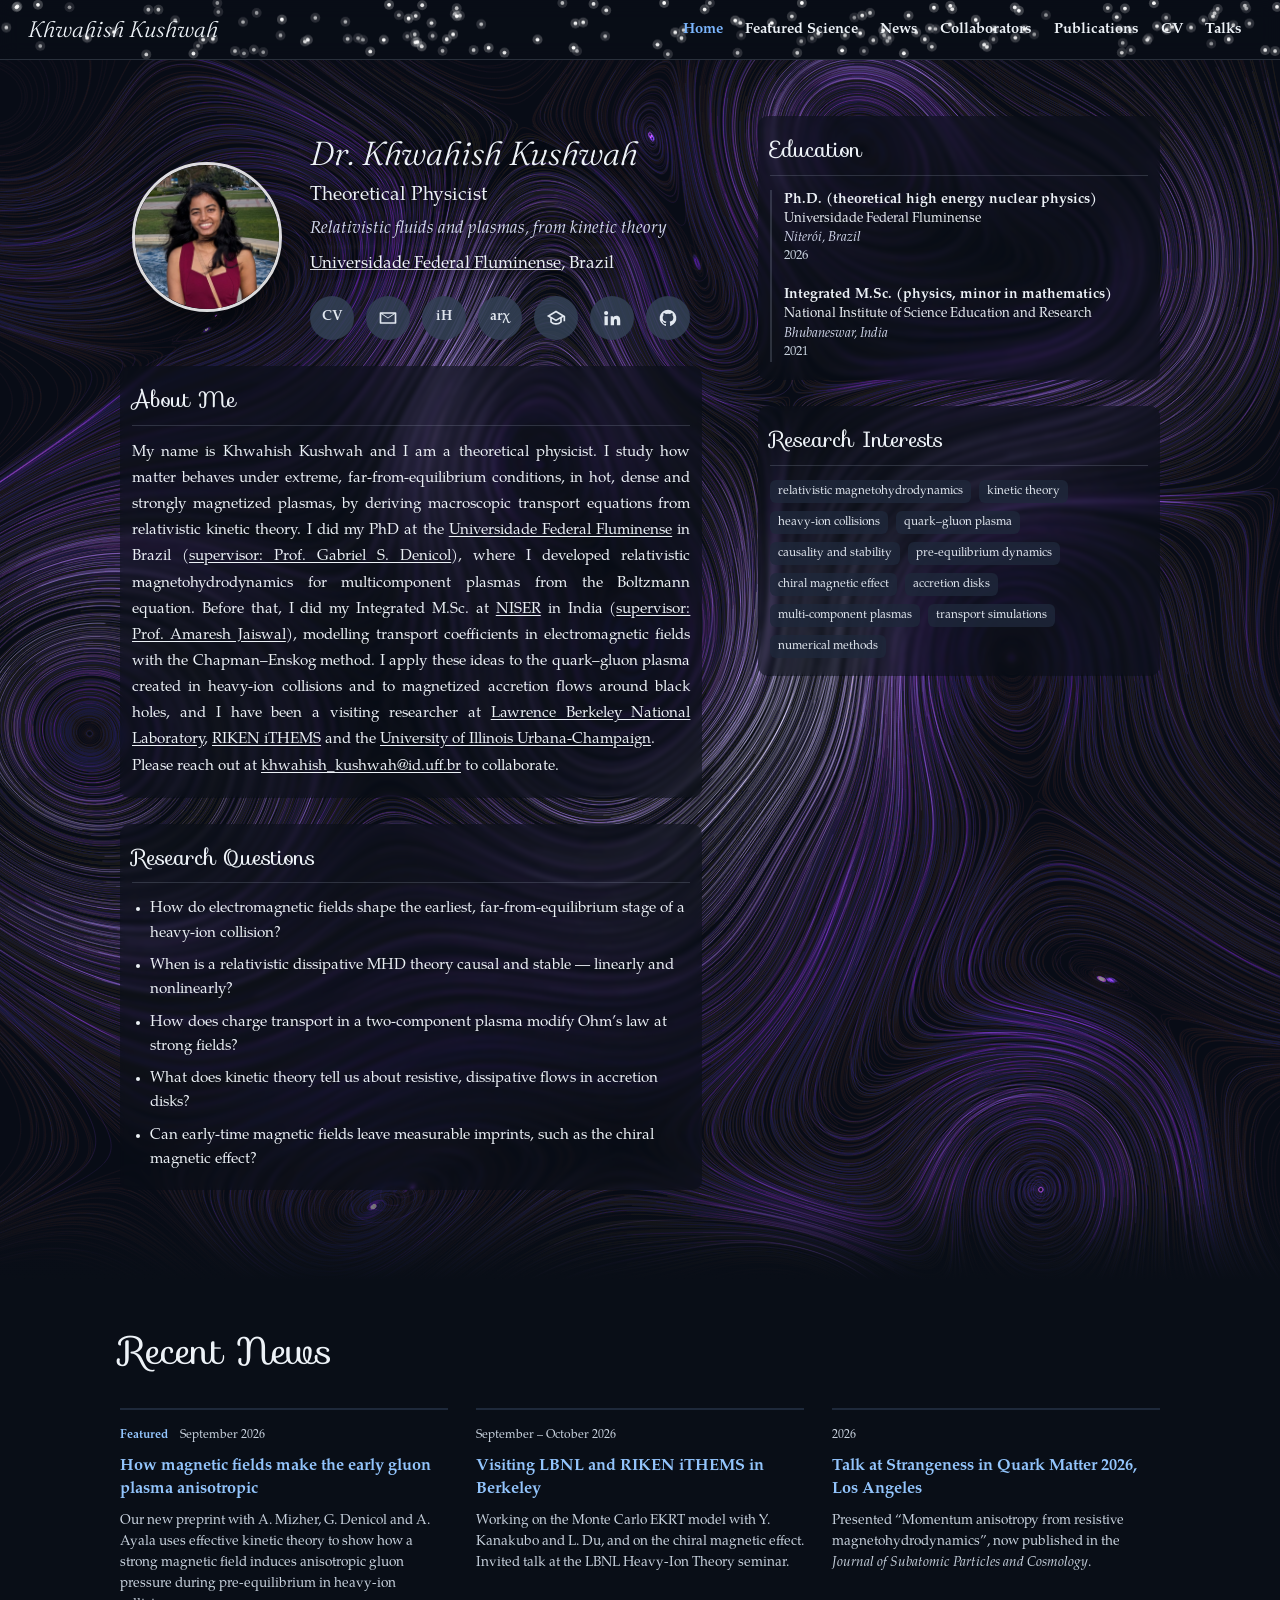
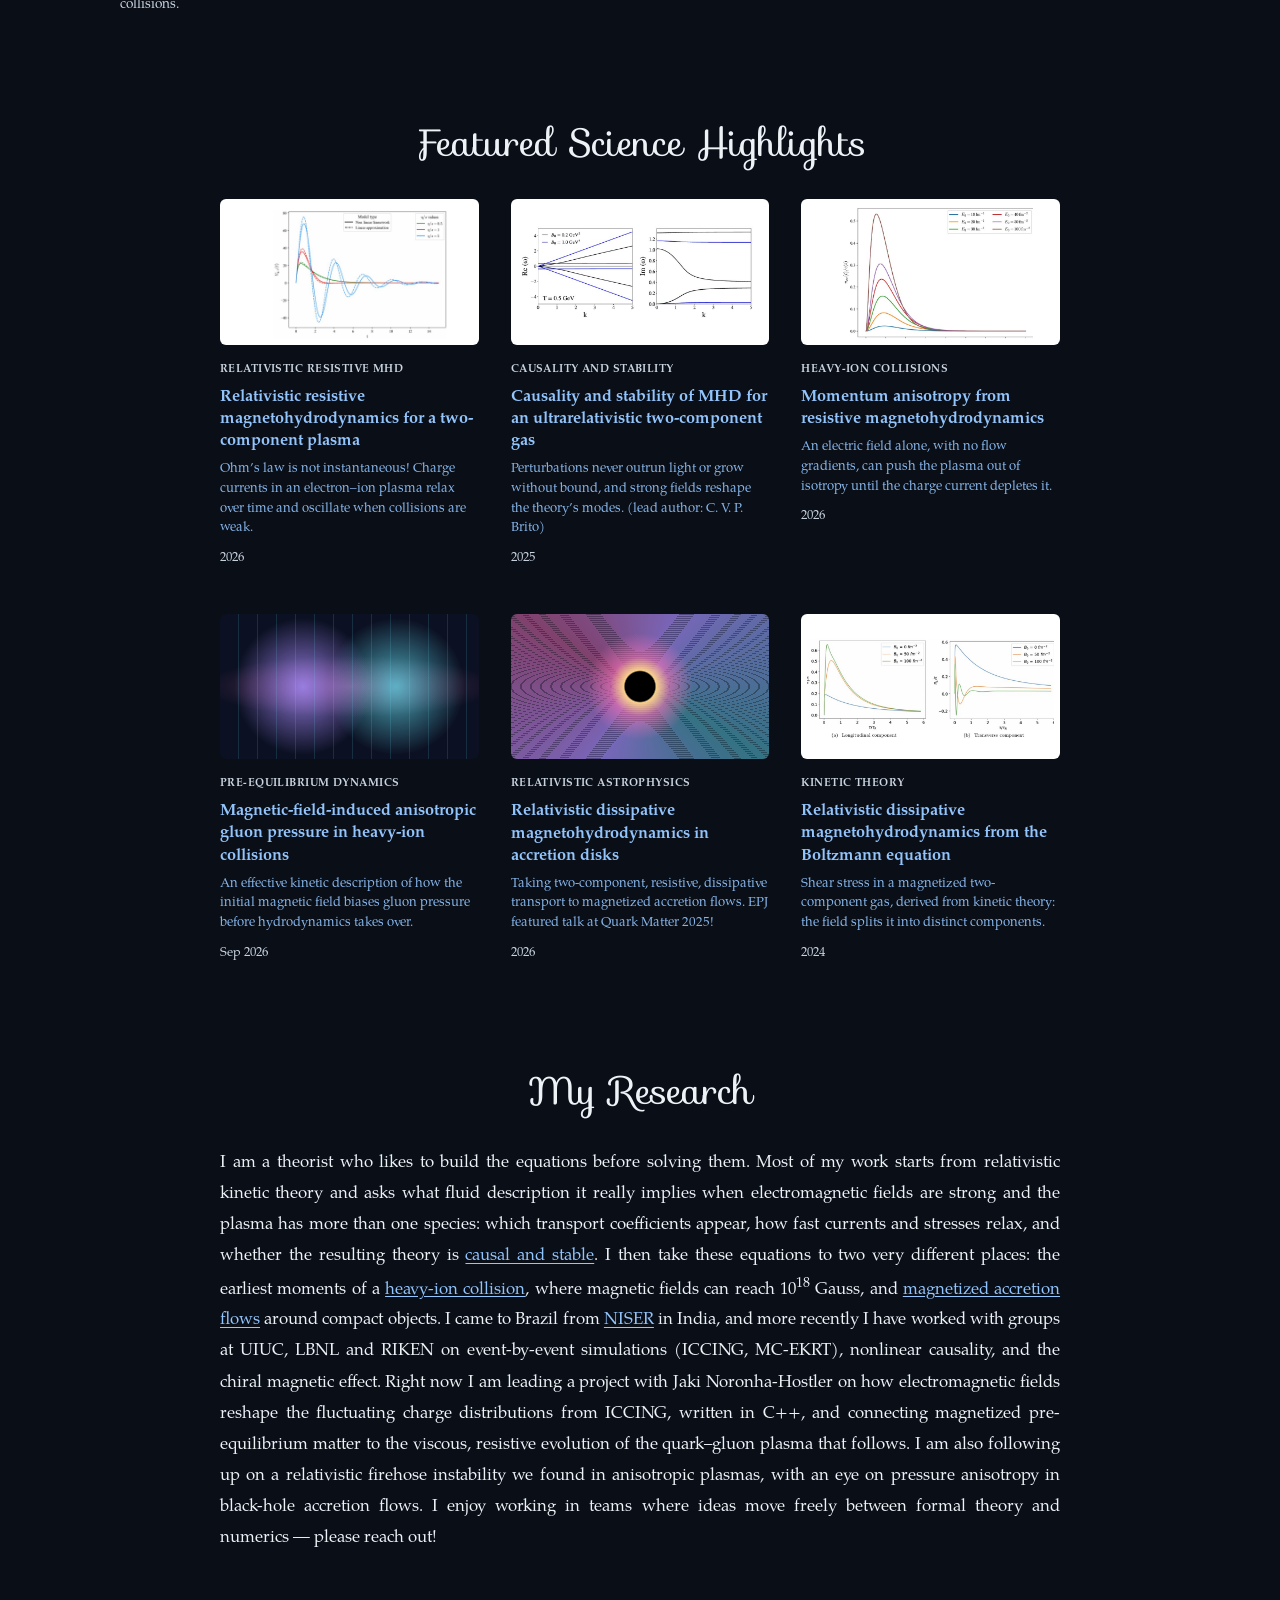
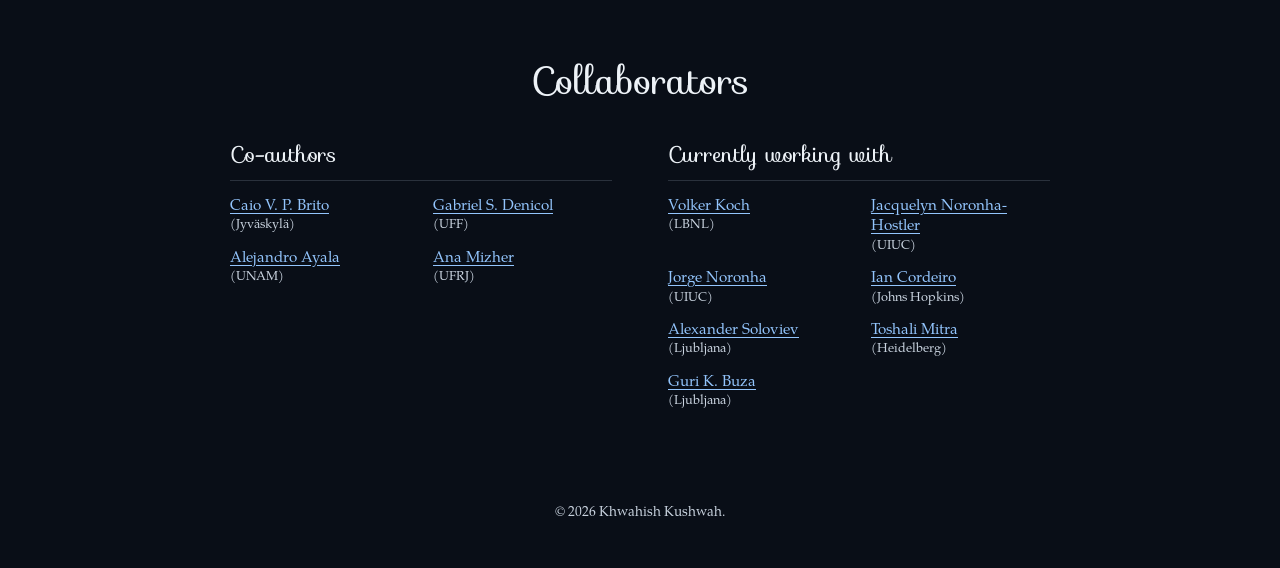
==== commit 99d0363e: "CV: detailed research experience; LBNL host; remove Bayesian" ====
--- a/index.html
+++ b/index.html
@@ -10,7 +10,7 @@
   <link rel="preconnect" href="https://fonts.gstatic.com" crossorigin />
   <link href="https://fonts.googleapis.com/css2?family=Fraunces:ital,opsz,wght@1,9..144,300&family=Sofia&display=swap" rel="stylesheet" />
   <link rel="preload" href="assets/fonts/texgyrepagella-regular.woff2" as="font" type="font/woff2" crossorigin />
-  <link rel="stylesheet" href="style.css?v=19" />
+  <link rel="stylesheet" href="style.css?v=20" />
 </head>
 <body>
 
@@ -273,6 +273,6 @@
     <p>© 2026 Khwahish Kushwah.</p>
   </footer>
 
-  <script src="main.js?v=19"></script>
+  <script src="main.js?v=20"></script>
 </body>
 </html>
--- a/style.css
+++ b/style.css
@@ -190,6 +190,8 @@
 .cv-row { display: grid; grid-template-columns: 130px 1fr; gap: 20px; font-size: 0.95rem; line-height: 1.55; }
 .when { color: var(--faint); font-weight: 600; font-size: 0.88rem; }
 .cv-row .muted { font-size: 0.9rem; }
+.cv-bullets { margin: 6px 0 0; padding-left: 1.15em; display: grid; gap: 5px; color: #c9d2e6; font-size: 0.92rem; line-height: 1.55; }
+.cv-bullets li::marker { color: var(--faint); }
 
 /* ---------- FOOTER ---------- */
 .footer { padding: 36px 16px 44px; text-align: center; color: #cbd5e1; font-size: 0.85rem; }
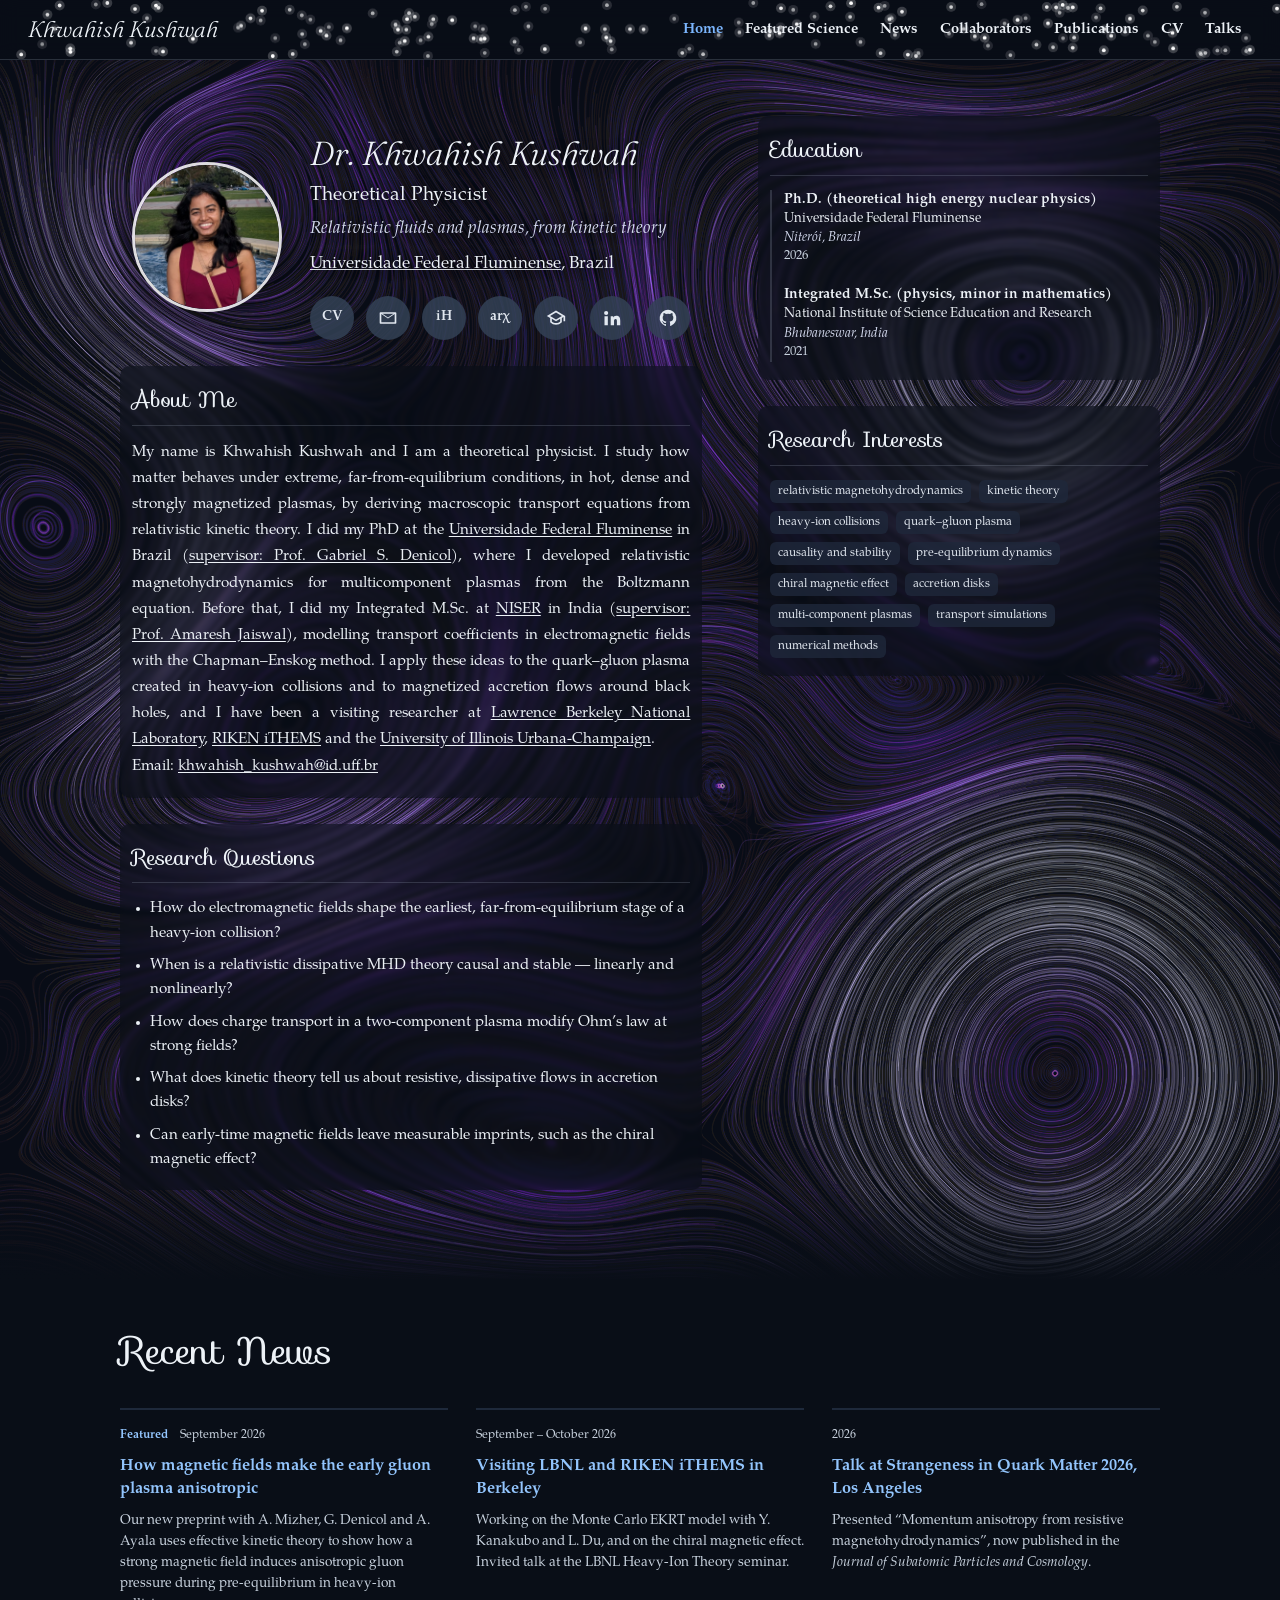
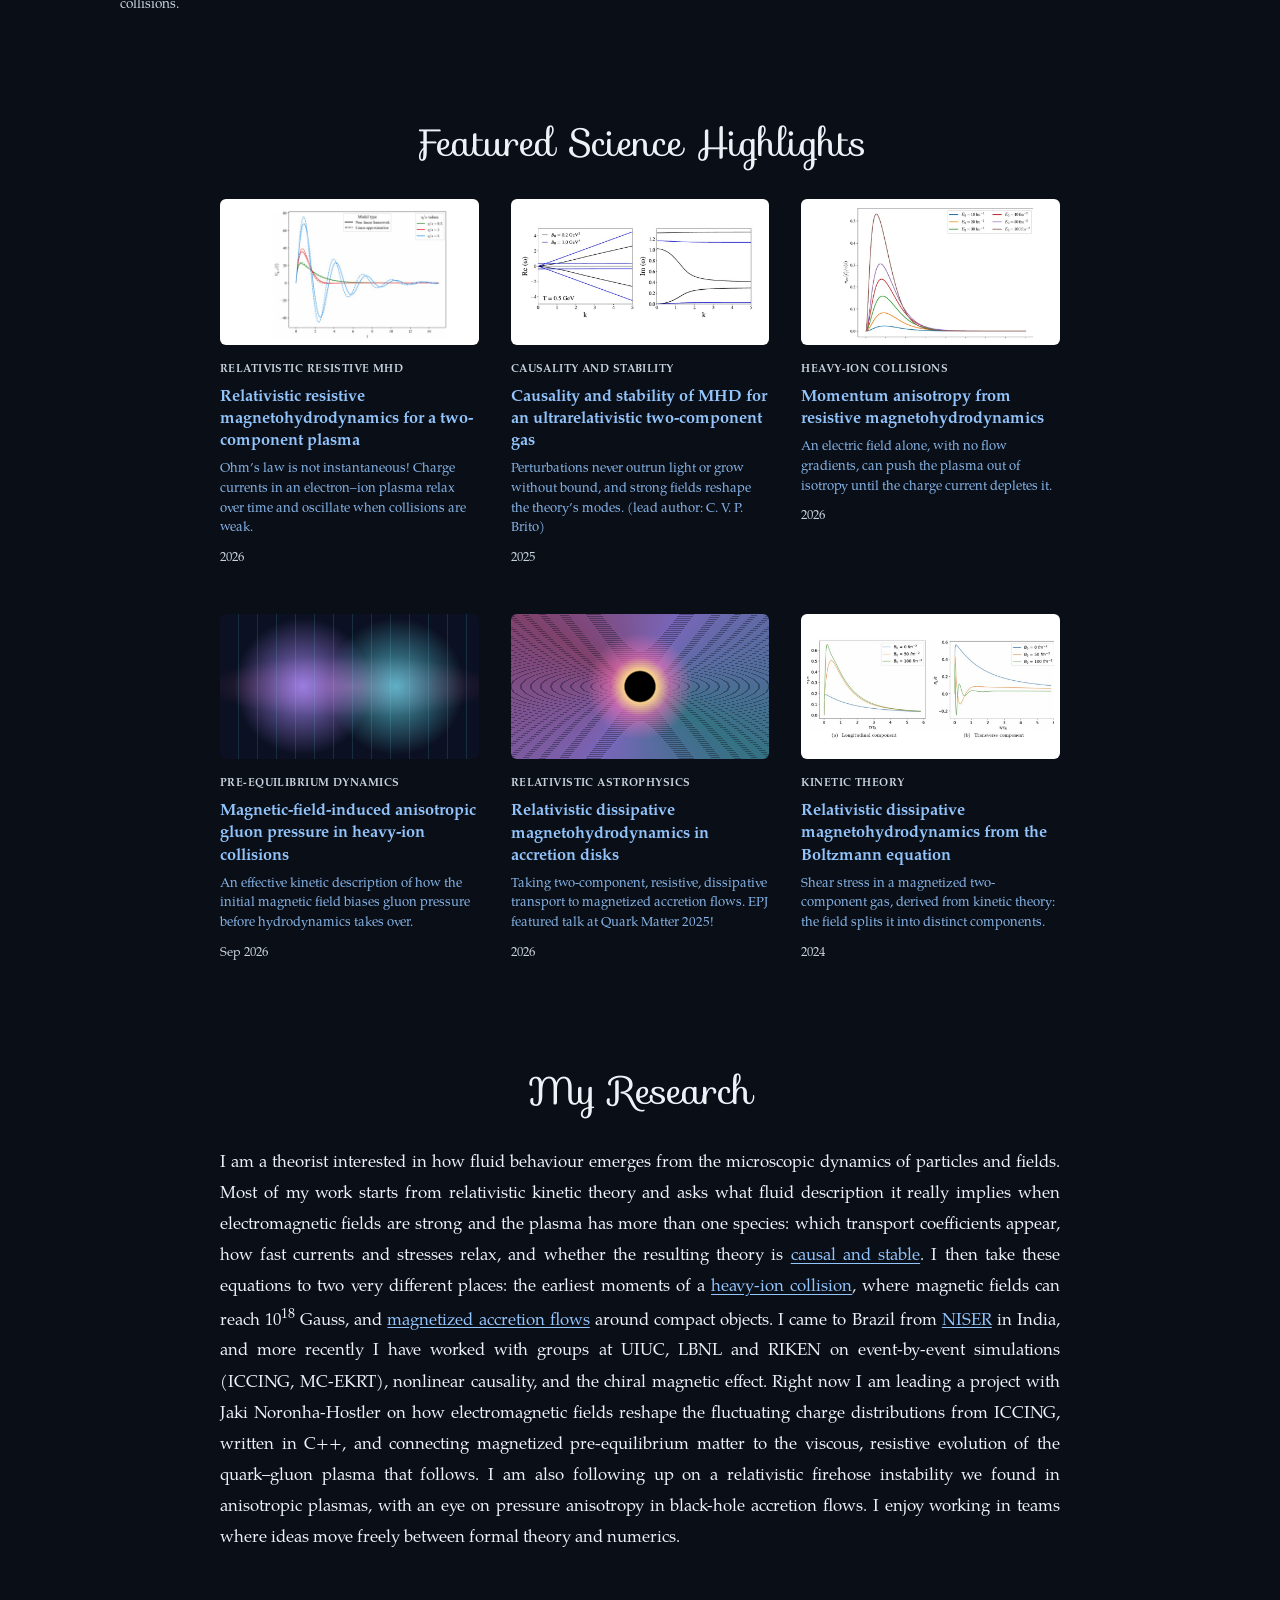
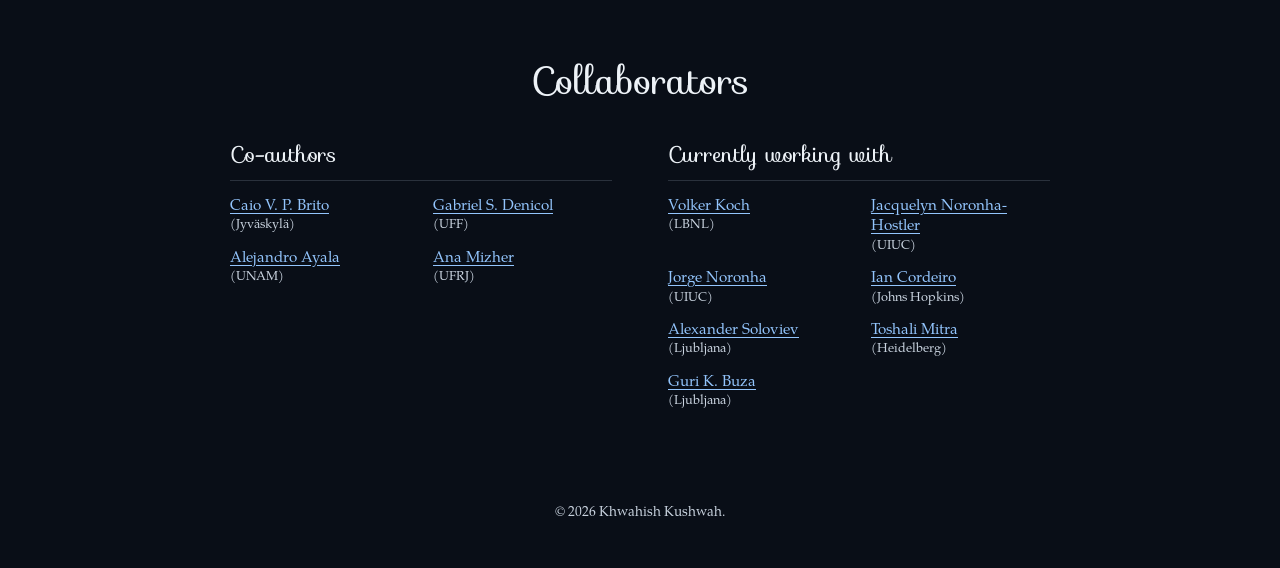
==== commit c3245849: "Homepage wording: research opening, contact line" ====
--- a/index.html
+++ b/index.html
@@ -78,7 +78,7 @@
             and I have been a visiting researcher at <a href="https://www.lbl.gov" target="_blank" rel="noopener">Lawrence Berkeley National Laboratory</a>,
             <a href="https://ithems.riken.jp" target="_blank" rel="noopener">RIKEN iTHEMS</a> and the
             <a href="https://physics.illinois.edu" target="_blank" rel="noopener">University of Illinois Urbana-Champaign</a>.
-            <br />Please reach out at <a href="mailto:khwahish_kushwah@id.uff.br">khwahish_kushwah@id.uff.br</a> to collaborate.
+            <br />Email: <a href="mailto:khwahish_kushwah@id.uff.br">khwahish_kushwah@id.uff.br</a>
           </p>
         </div>
 
@@ -221,7 +221,7 @@
       <div class="container narrow">
         <h2 class="center">My Research</h2>
         <p class="justify big">
-          I am a theorist who likes to build the equations before solving them. Most of my work starts from relativistic kinetic theory
+          I am a theorist interested in how fluid behaviour emerges from the microscopic dynamics of particles and fields. Most of my work starts from relativistic kinetic theory
           and asks what fluid description it really implies when electromagnetic fields are strong and the plasma has more than one
           species: which transport coefficients appear, how fast currents and stresses relax, and whether the resulting theory is
           <a href="https://doi.org/10.1103/nf7r-z6zk" target="_blank" rel="noopener">causal and stable</a>. I then take these equations to
@@ -233,7 +233,7 @@
           fluctuating charge distributions from ICCING, written in C++, and connecting magnetized pre-equilibrium matter to the viscous,
           resistive evolution of the quark–gluon plasma that follows. I am also following up on a relativistic firehose instability we
           found in anisotropic plasmas, with an eye on pressure anisotropy in black-hole accretion flows.
-          I enjoy working in teams where ideas move freely between formal theory and numerics&nbsp;— please reach out!
+          I enjoy working in teams where ideas move freely between formal theory and numerics.
         </p>
       </div>
     </section>
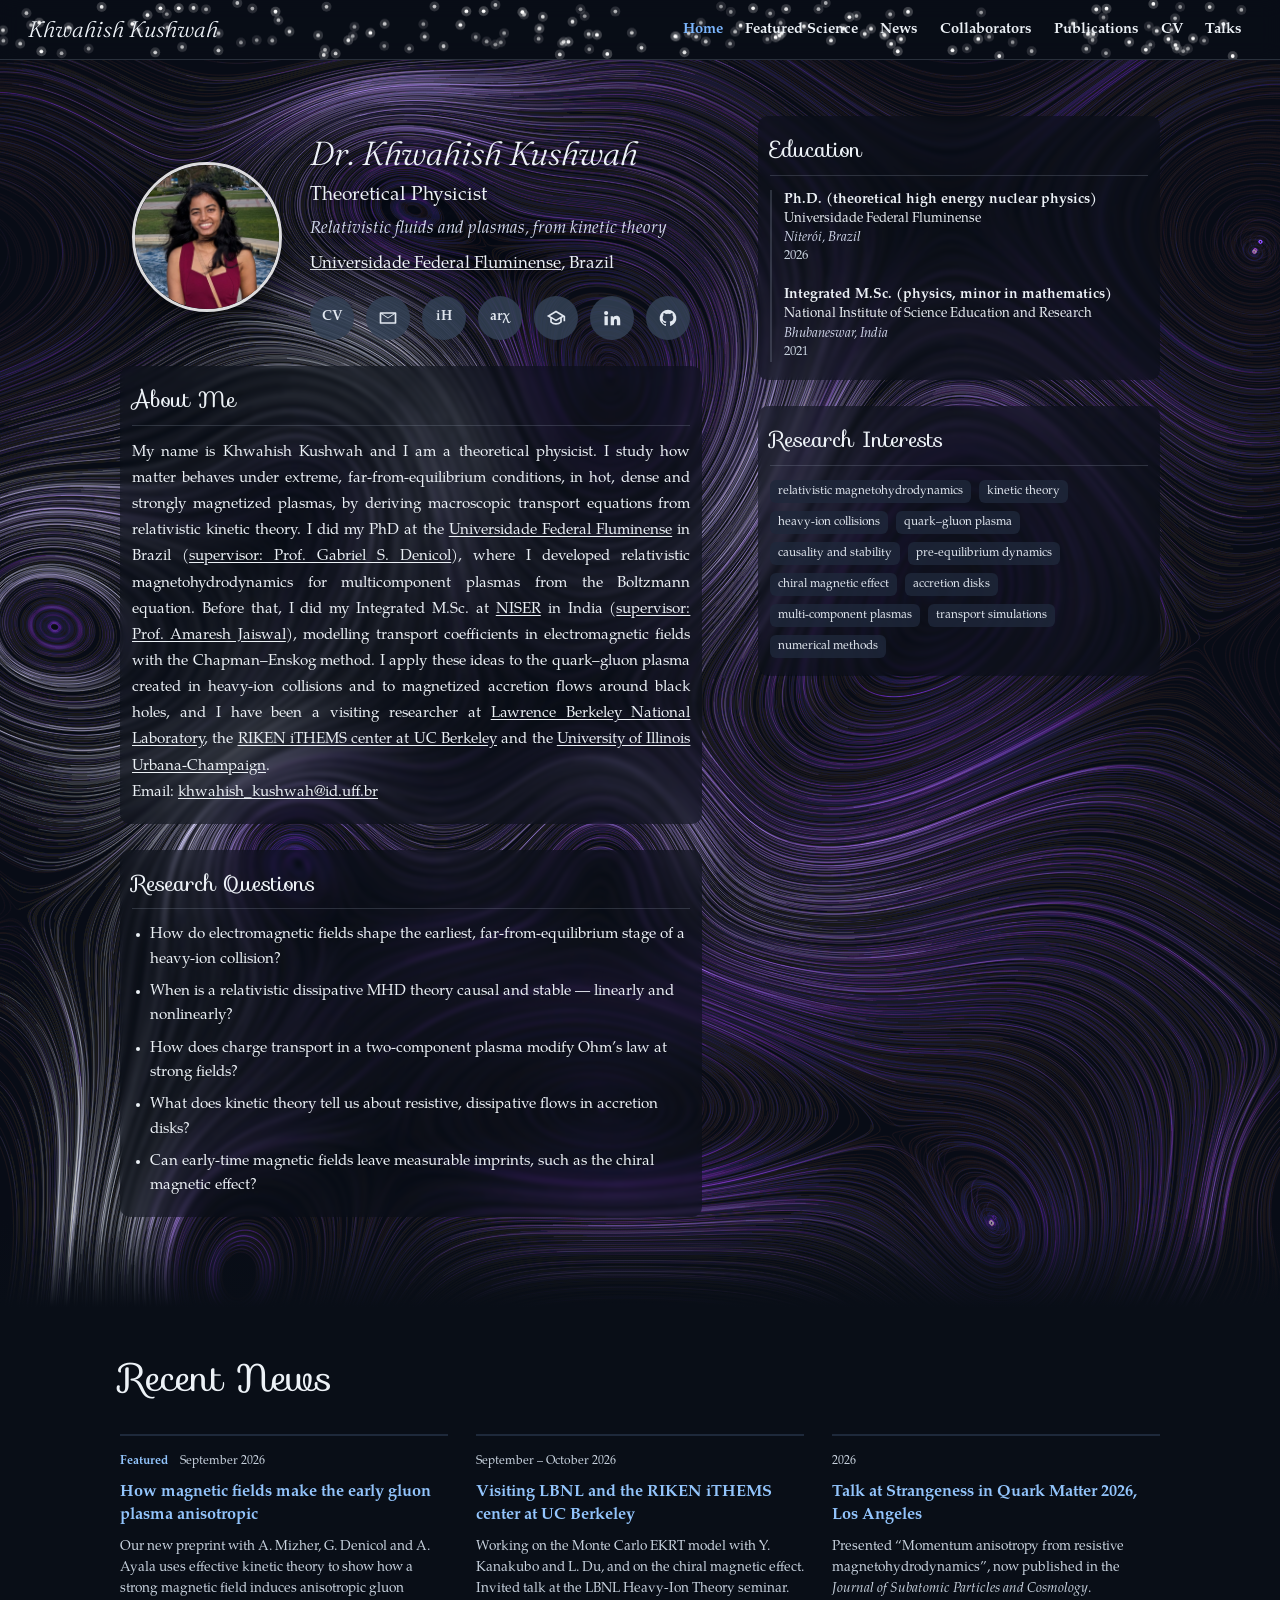
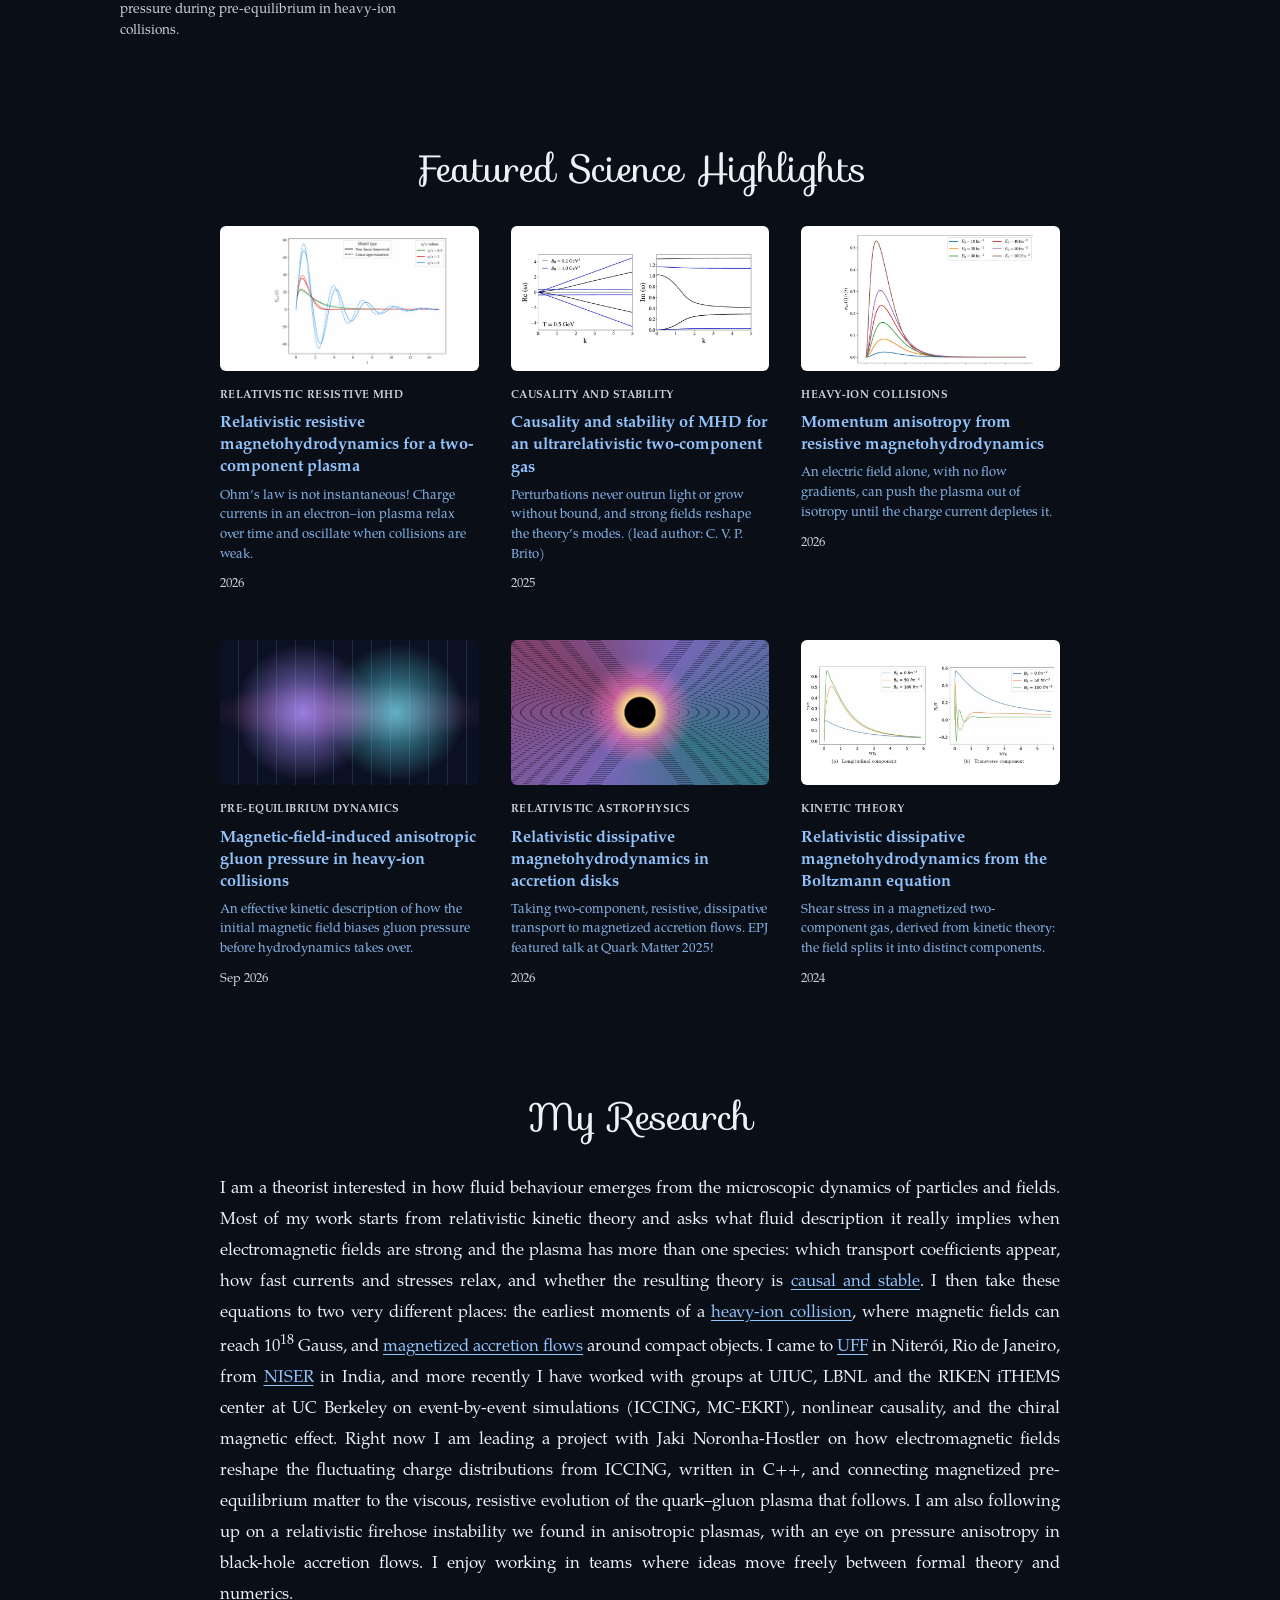
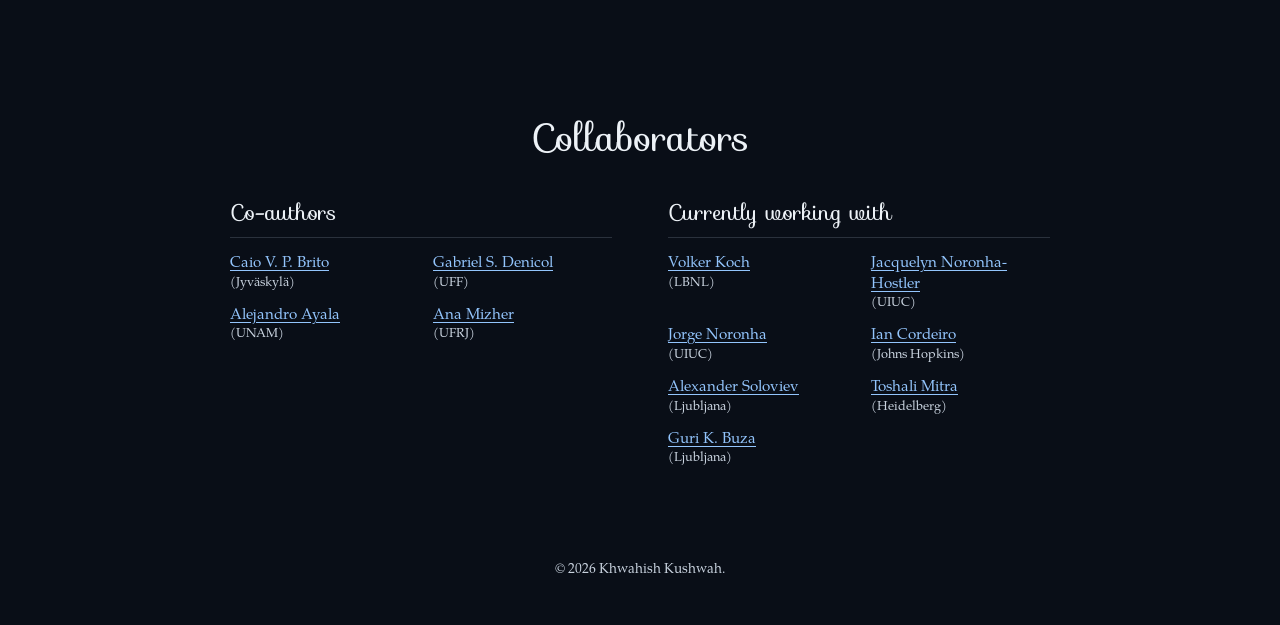
==== commit 5cacc5c3: "Homepage: RIKEN iTHEMS center at UC Berkeley; UFF in Niteroi" ====
--- a/index.html
+++ b/index.html
@@ -76,7 +76,7 @@
             (<a href="https://www.niser.ac.in/profile/a.jaiswal" target="_blank" rel="noopener">supervisor: Prof. Amaresh Jaiswal</a>), modelling transport coefficients in electromagnetic fields with the Chapman–Enskog method.
             I apply these ideas to the quark–gluon plasma created in heavy-ion collisions and to magnetized accretion flows around black holes,
             and I have been a visiting researcher at <a href="https://www.lbl.gov" target="_blank" rel="noopener">Lawrence Berkeley National Laboratory</a>,
-            <a href="https://ithems.riken.jp" target="_blank" rel="noopener">RIKEN iTHEMS</a> and the
+            the <a href="https://ithems.riken.jp" target="_blank" rel="noopener">RIKEN iTHEMS center at UC Berkeley</a> and the
             <a href="https://physics.illinois.edu" target="_blank" rel="noopener">University of Illinois Urbana-Champaign</a>.
             <br />Email: <a href="mailto:khwahish_kushwah@id.uff.br">khwahish_kushwah@id.uff.br</a>
           </p>
@@ -146,7 +146,7 @@
           </article>
           <article class="news">
             <div class="news-meta"><time>September – October 2026</time></div>
-            <h3><a href="https://hit.lbl.gov/previous-seminars" target="_blank" rel="noopener">Visiting LBNL and RIKEN iTHEMS in Berkeley</a></h3>
+            <h3><a href="https://hit.lbl.gov/previous-seminars" target="_blank" rel="noopener">Visiting LBNL and the RIKEN iTHEMS center at UC Berkeley</a></h3>
             <p>Working on the Monte Carlo EKRT model with Y. Kanakubo and L. Du, and on the chiral magnetic effect. Invited talk at the LBNL Heavy-Ion Theory seminar.</p>
           </article>
           <article class="news">
@@ -227,8 +227,8 @@
           <a href="https://doi.org/10.1103/nf7r-z6zk" target="_blank" rel="noopener">causal and stable</a>. I then take these equations to
           two very different places: the earliest moments of a <a href="https://arxiv.org/abs/2609.05923" target="_blank" rel="noopener">heavy-ion collision</a>,
           where magnetic fields can reach 10<sup>18</sup>&nbsp;Gauss, and <a href="https://doi.org/10.1051/epjconf/202636414002" target="_blank" rel="noopener">magnetized accretion flows</a>
-          around compact objects. I came to Brazil from <a href="https://www.niser.ac.in" target="_blank" rel="noopener">NISER</a> in India, and more recently
-          I have worked with groups at UIUC, LBNL and RIKEN on event-by-event simulations (ICCING, MC-EKRT), nonlinear causality, and the
+          around compact objects. I came to <a href="https://www.uff.br" target="_blank" rel="noopener">UFF</a> in Niterói, Rio de Janeiro, from <a href="https://www.niser.ac.in" target="_blank" rel="noopener">NISER</a> in India, and more recently
+          I have worked with groups at UIUC, LBNL and the RIKEN iTHEMS center at UC Berkeley on event-by-event simulations (ICCING, MC-EKRT), nonlinear causality, and the
           chiral magnetic effect. Right now I am leading a project with Jaki Noronha-Hostler on how electromagnetic fields reshape the
           fluctuating charge distributions from ICCING, written in C++, and connecting magnetized pre-equilibrium matter to the viscous,
           resistive evolution of the quark–gluon plasma that follows. I am also following up on a relativistic firehose instability we
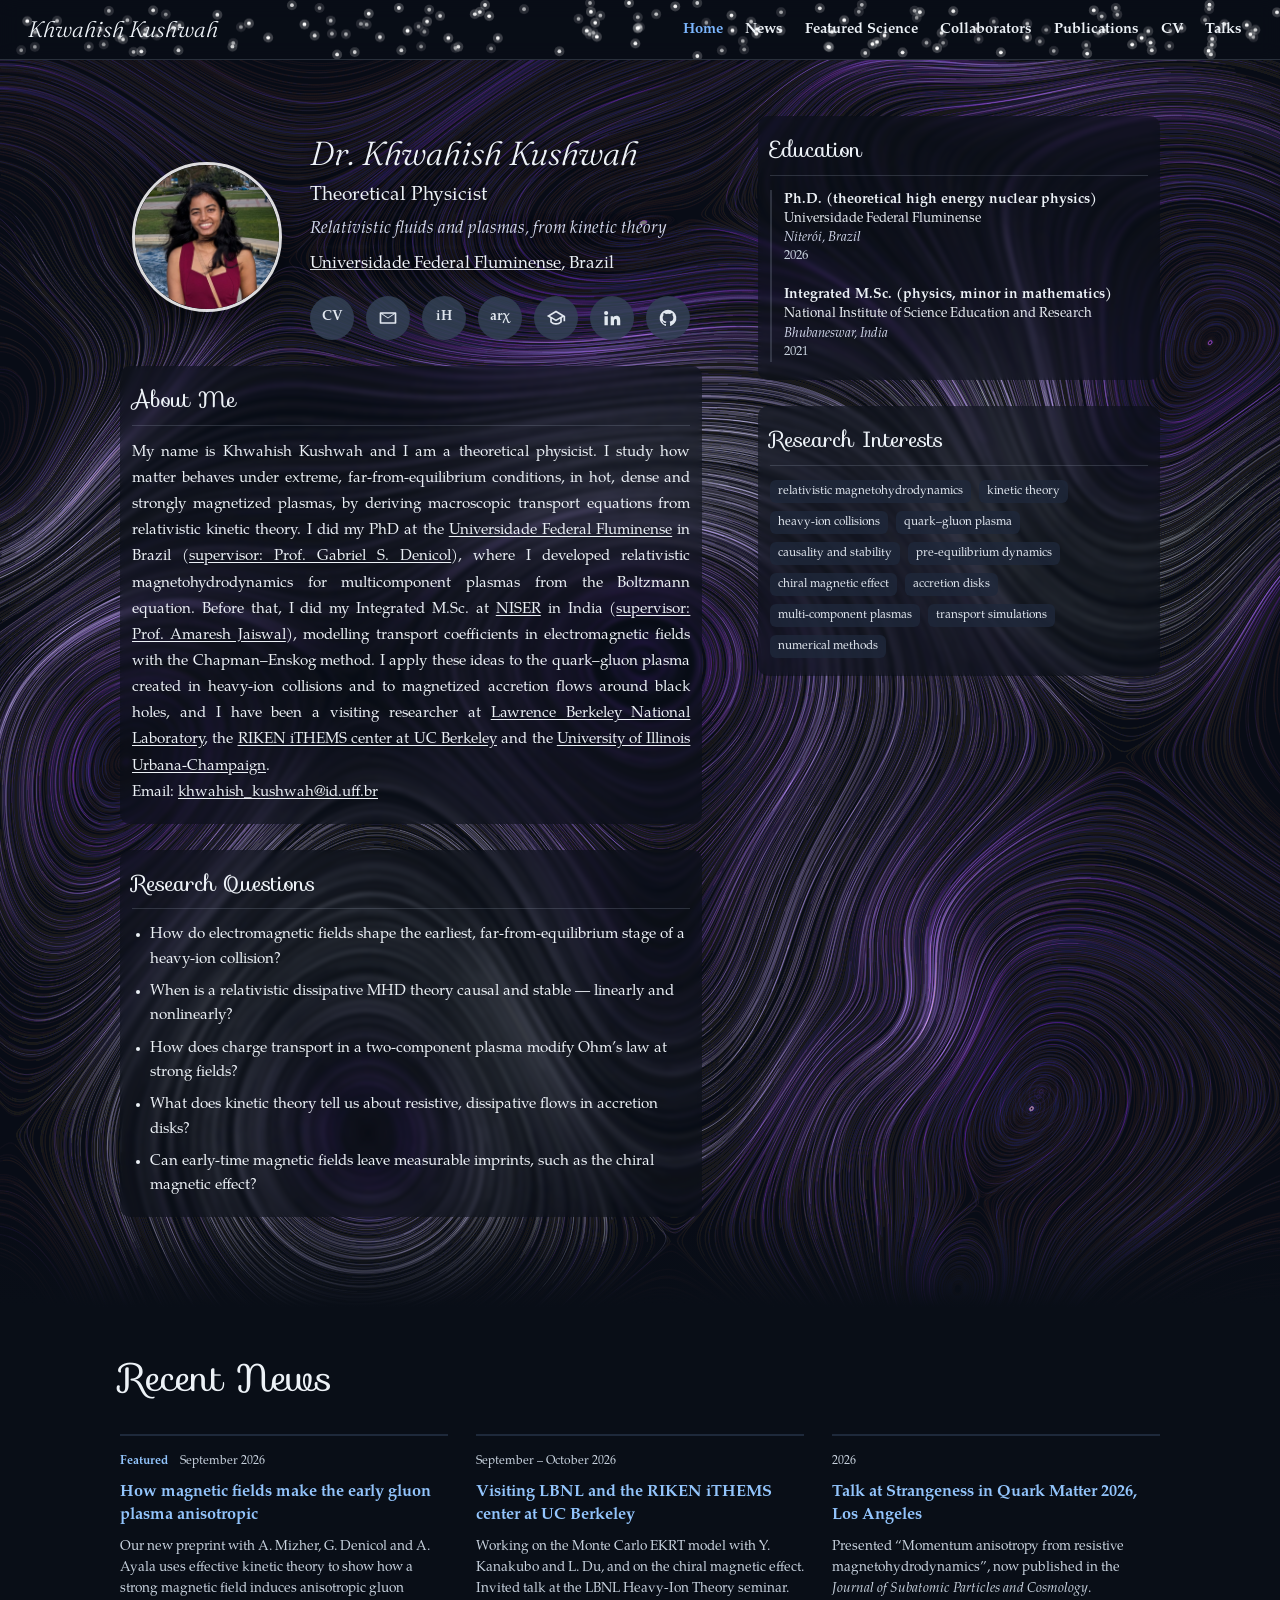
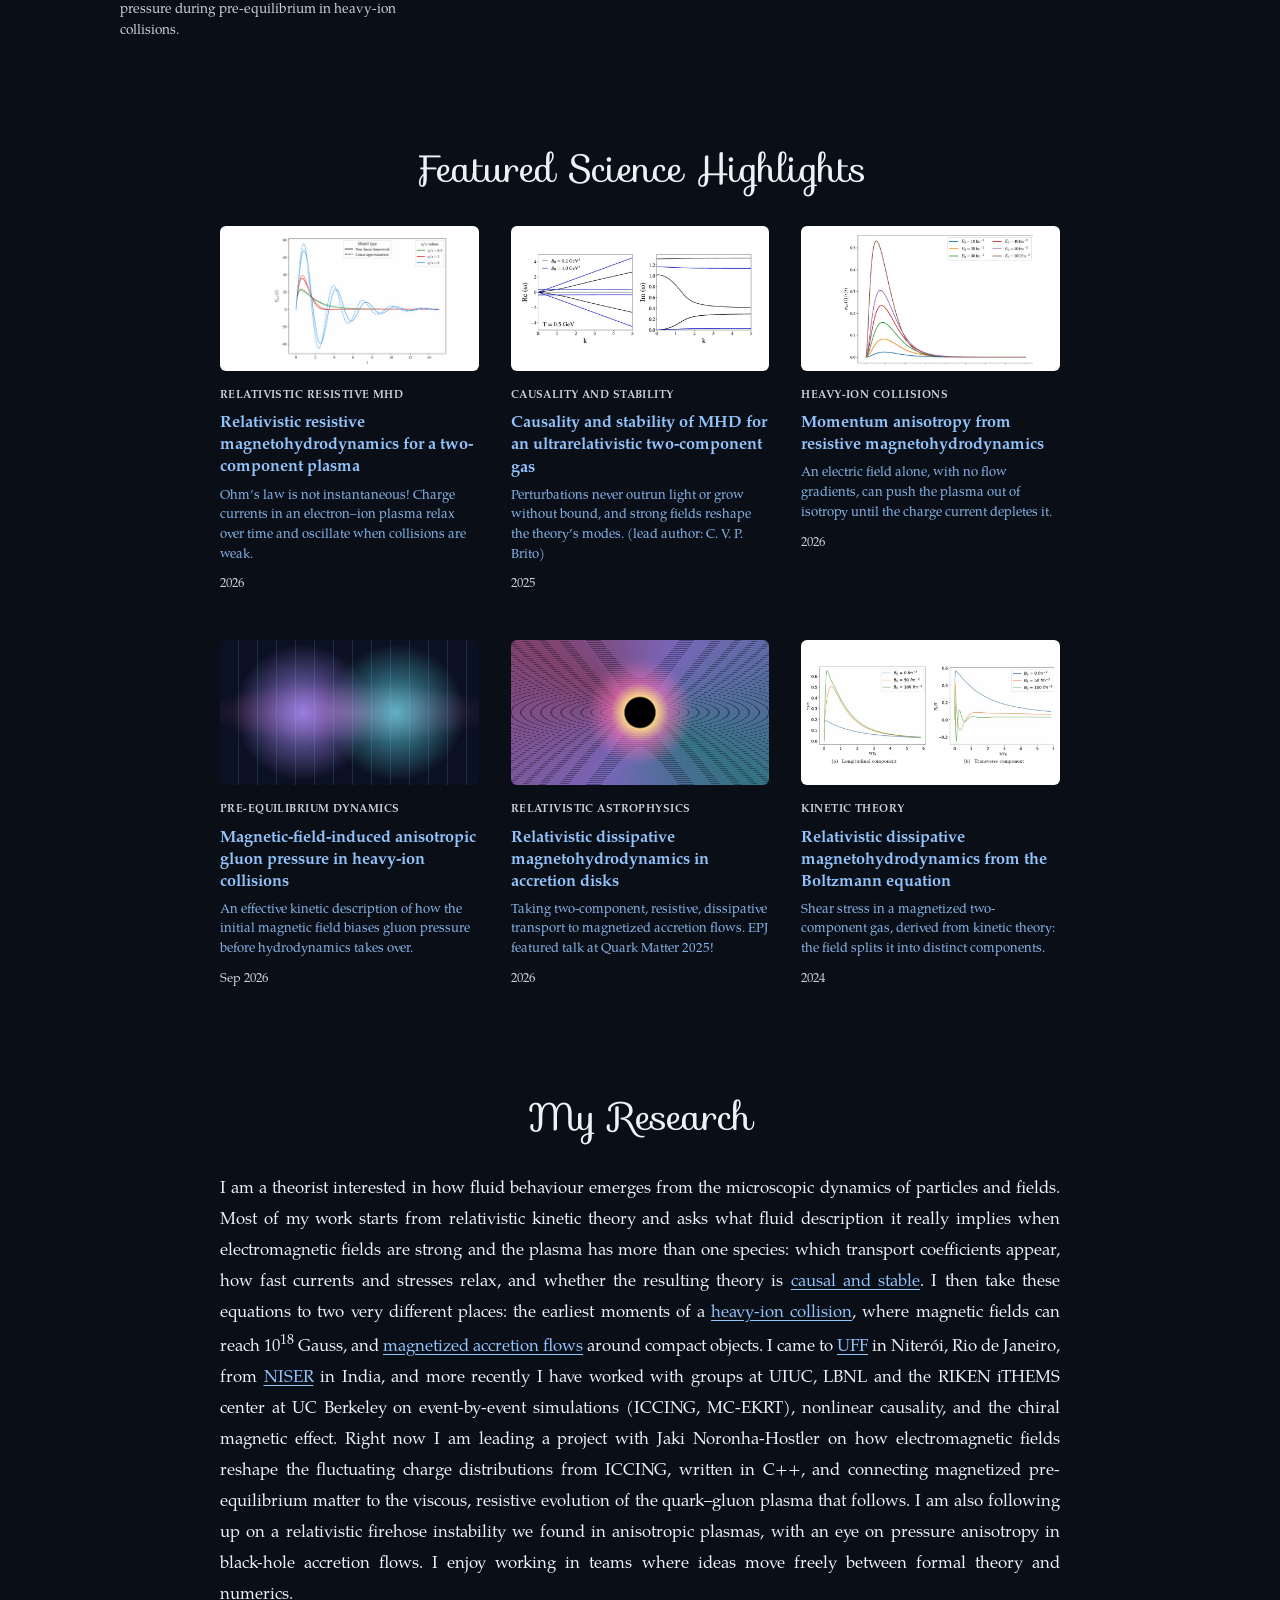
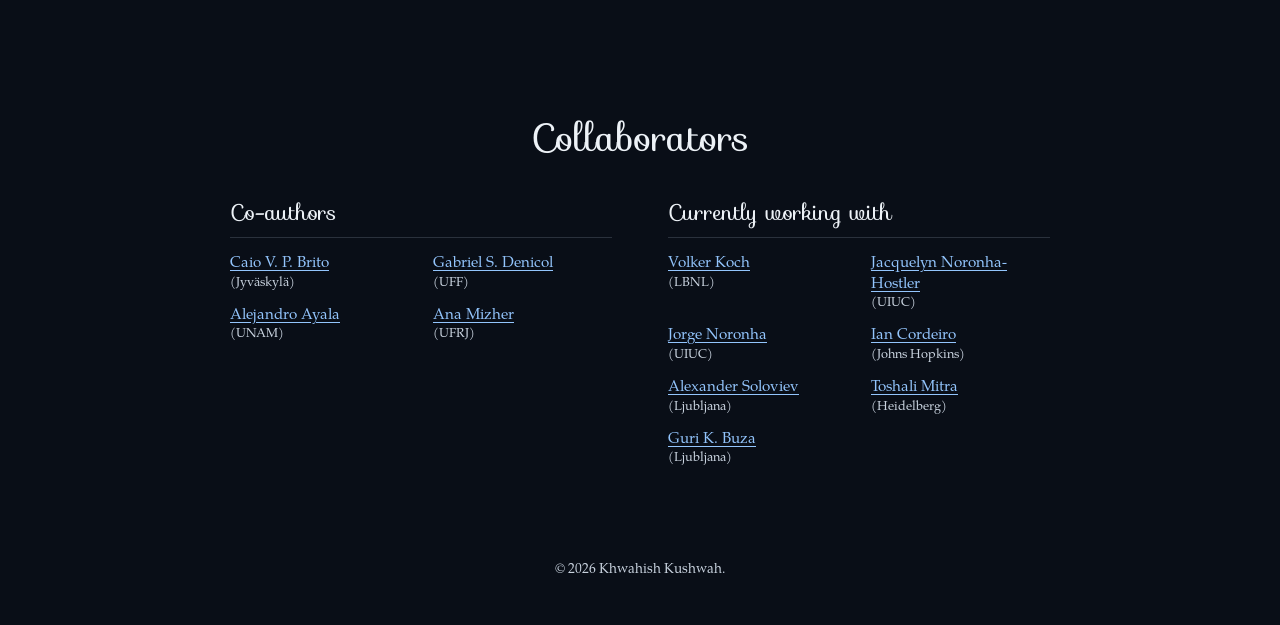
==== commit e08ff80d: "Menu order: News before Featured Science" ====
--- a/index.html
+++ b/index.html
@@ -20,8 +20,8 @@
     <nav>
       <ul class="nav-links">
         <li><a href="index.html" class="active">Home</a></li>
+        <li><a href="index.html#news">News</a></li>
         <li><a href="index.html#featured">Featured Science</a></li>
-        <li><a href="index.html#news">News</a></li>
         <li><a href="index.html#collabs">Collaborators</a></li>
         <li><a href="publications.html">Publications</a></li>
         <li><a href="cv.html">CV</a></li>
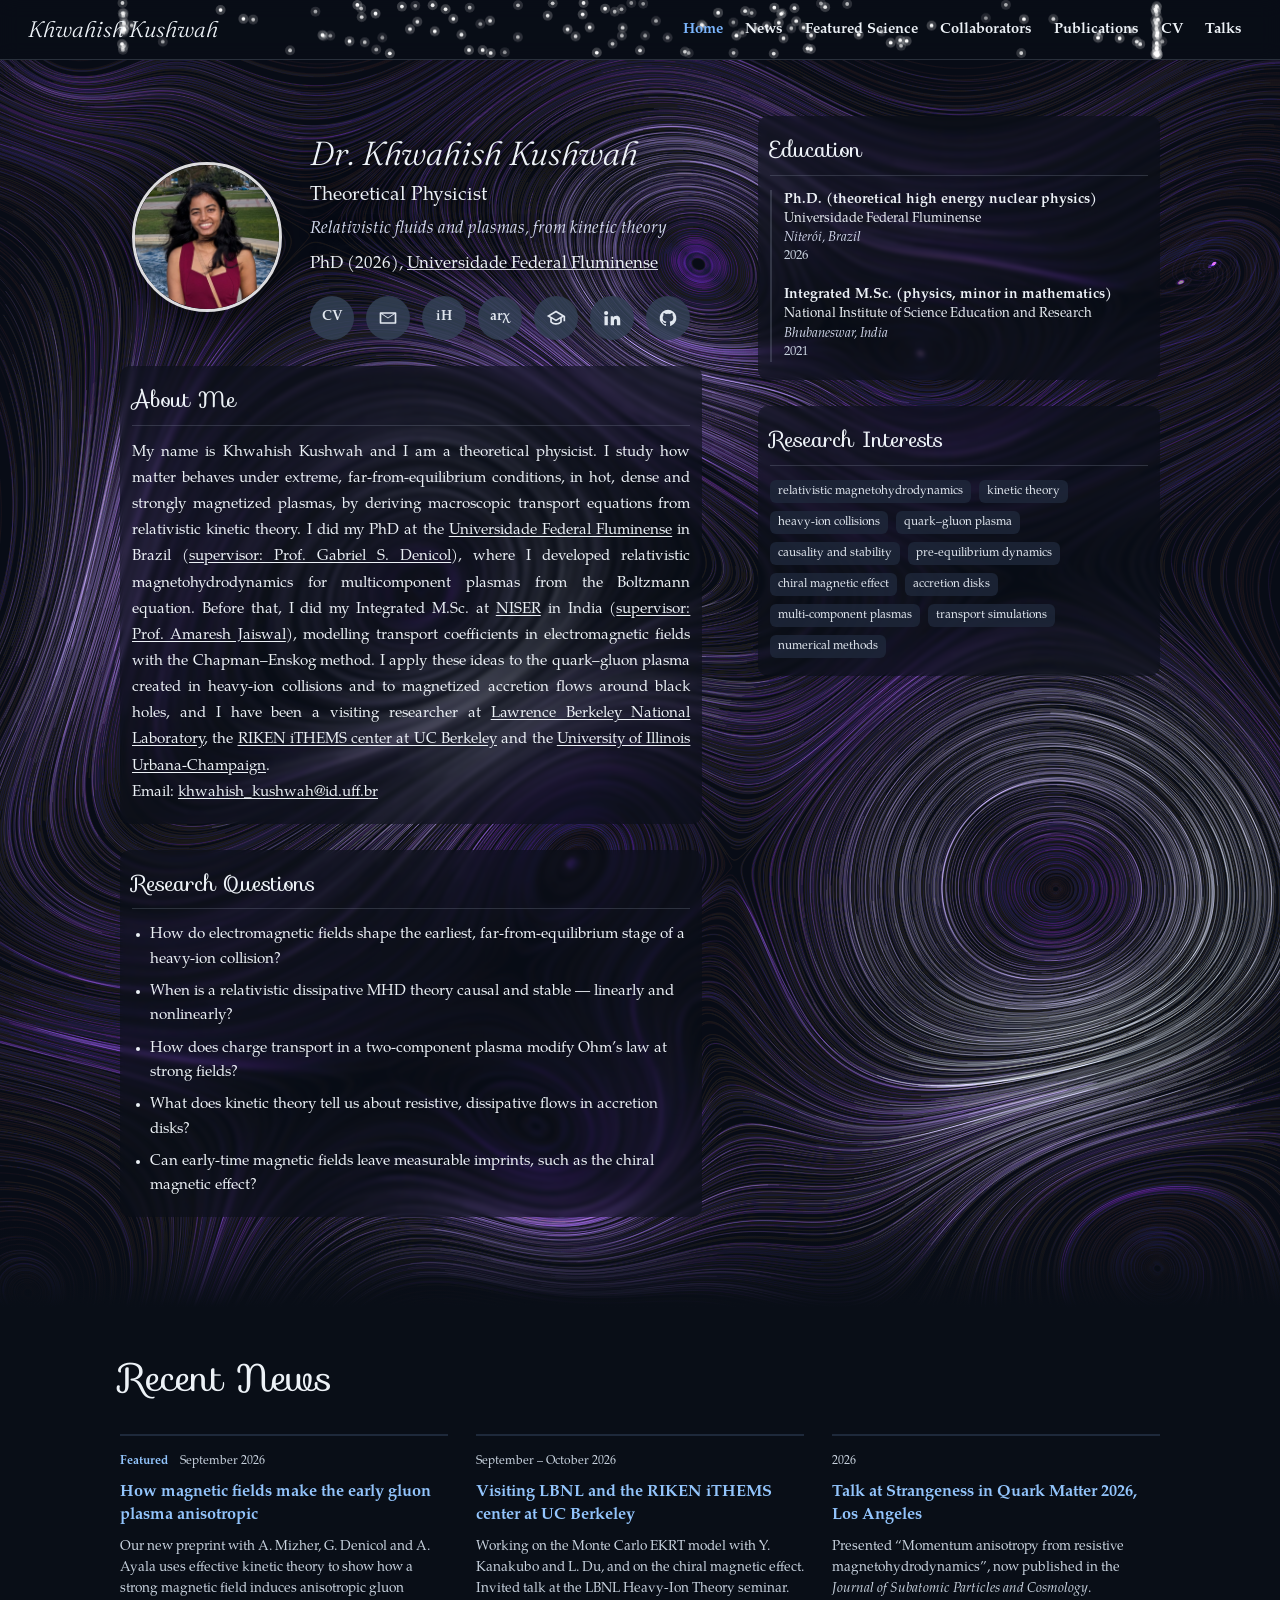
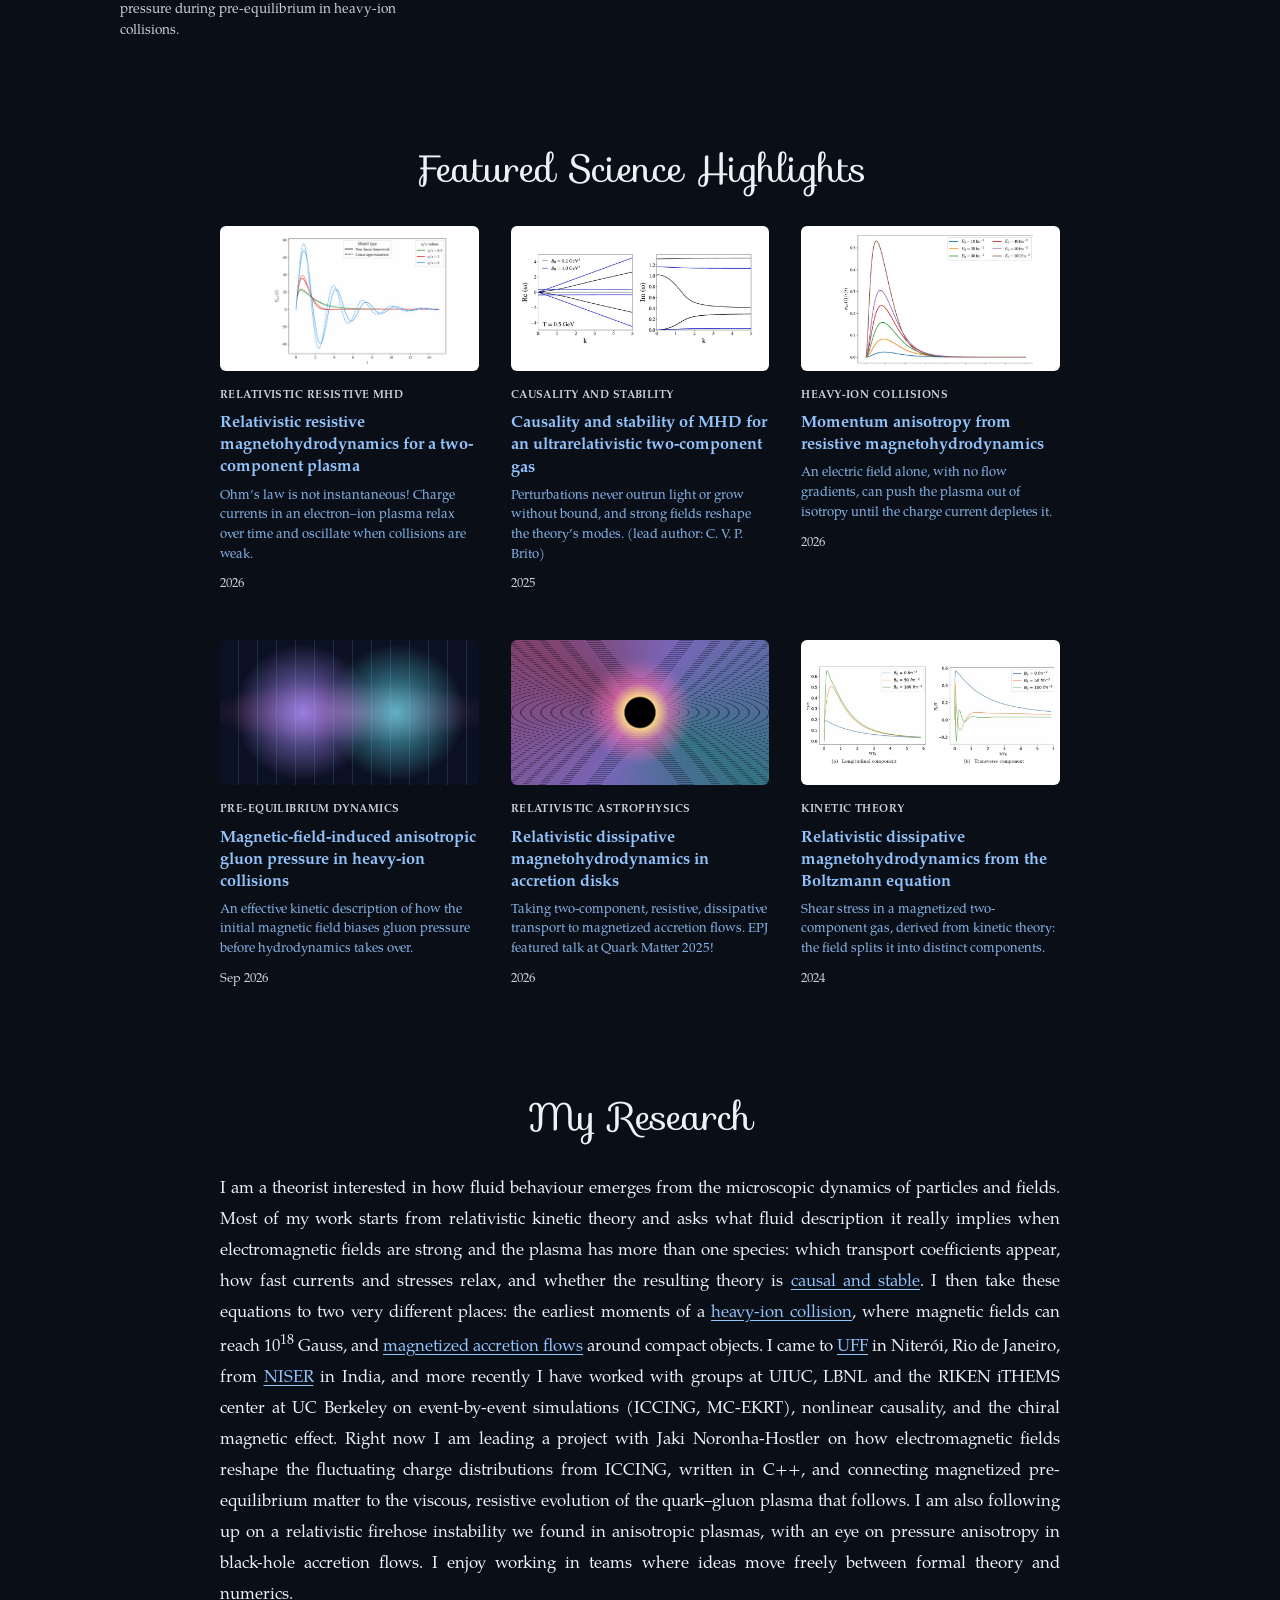
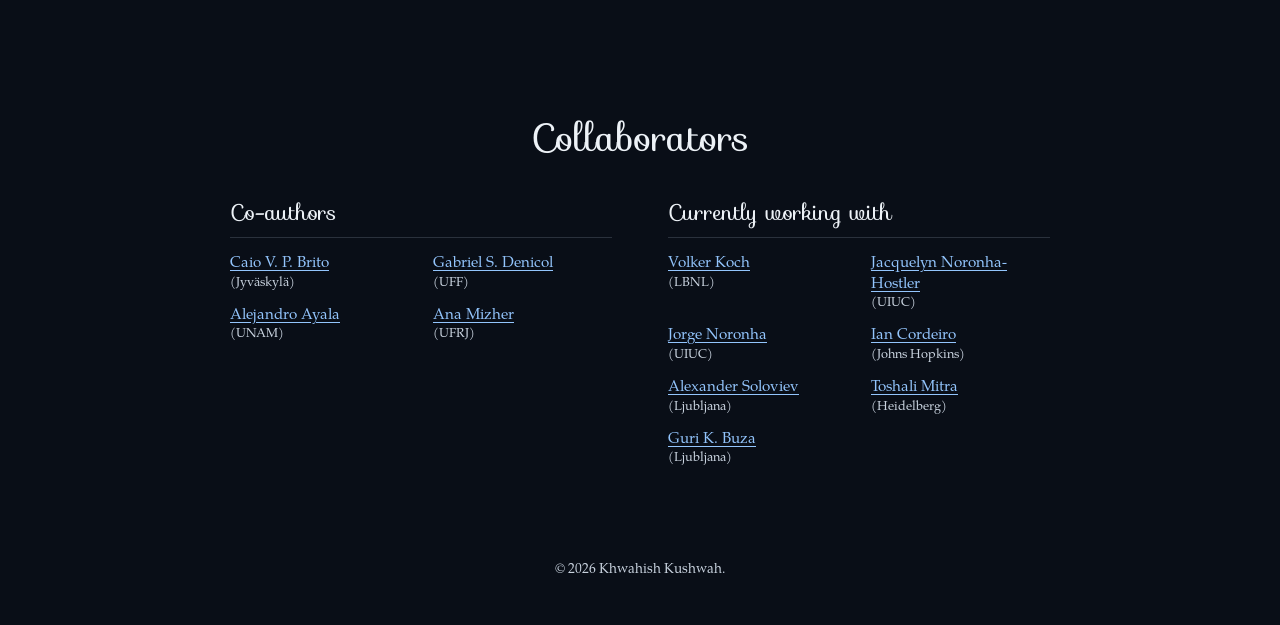
==== commit 0b5d2606: "Hero: PhD (2026), UFF" ====
--- a/index.html
+++ b/index.html
@@ -10,7 +10,7 @@
   <link rel="preconnect" href="https://fonts.gstatic.com" crossorigin />
   <link href="https://fonts.googleapis.com/css2?family=Fraunces:ital,opsz,wght@1,9..144,300&family=Sofia&display=swap" rel="stylesheet" />
   <link rel="preload" href="assets/fonts/texgyrepagella-regular.woff2" as="font" type="font/woff2" crossorigin />
-  <link rel="stylesheet" href="style.css?v=20" />
+  <link rel="stylesheet" href="style.css?v=21" />
 </head>
 <body>
 
@@ -42,7 +42,7 @@
           <h1>Dr. Khwahish Kushwah</h1>
           <p class="role">Theoretical Physicist</p>
           <p class="tagline">Relativistic fluids and plasmas, from kinetic theory</p>
-          <p class="inst"><a href="https://www.uff.br" target="_blank" rel="noopener">Universidade Federal Fluminense</a>, Brazil</p>
+          <p class="inst">PhD (2026), <a href="https://www.uff.br" target="_blank" rel="noopener">Universidade Federal Fluminense</a></p>
           <div class="socials">
             <a href="cv.html" title="CV" aria-label="CV"><span class="txt">CV</span></a>
             <a href="mailto:khwahish_kushwah@id.uff.br" title="Email" aria-label="Email">
@@ -273,6 +273,6 @@
     <p>© 2026 Khwahish Kushwah.</p>
   </footer>
 
-  <script src="main.js?v=20"></script>
+  <script src="main.js?v=21"></script>
 </body>
 </html>
--- a/style.css
+++ b/style.css
@@ -75,7 +75,7 @@
 .profile h1 { font-family: var(--font-name); font-style: italic; font-weight: 300; font-size: clamp(1.7rem, 2.6vw, 2.2rem); letter-spacing: 0; line-height: 1.12; text-wrap: balance; }
 .role { font-size: 1.2rem; margin-top: 10px; }
 .tagline { margin-top: 4px; font-style: italic; color: #d6dcf0; text-wrap: balance; }
-.inst { margin-top: 8px; }
+.inst { margin-top: 8px; text-wrap: balance; }
 .inst a { color: var(--text); }
 .socials { display: flex; flex-wrap: wrap; gap: 12px; margin-top: 18px; }
 .socials a {
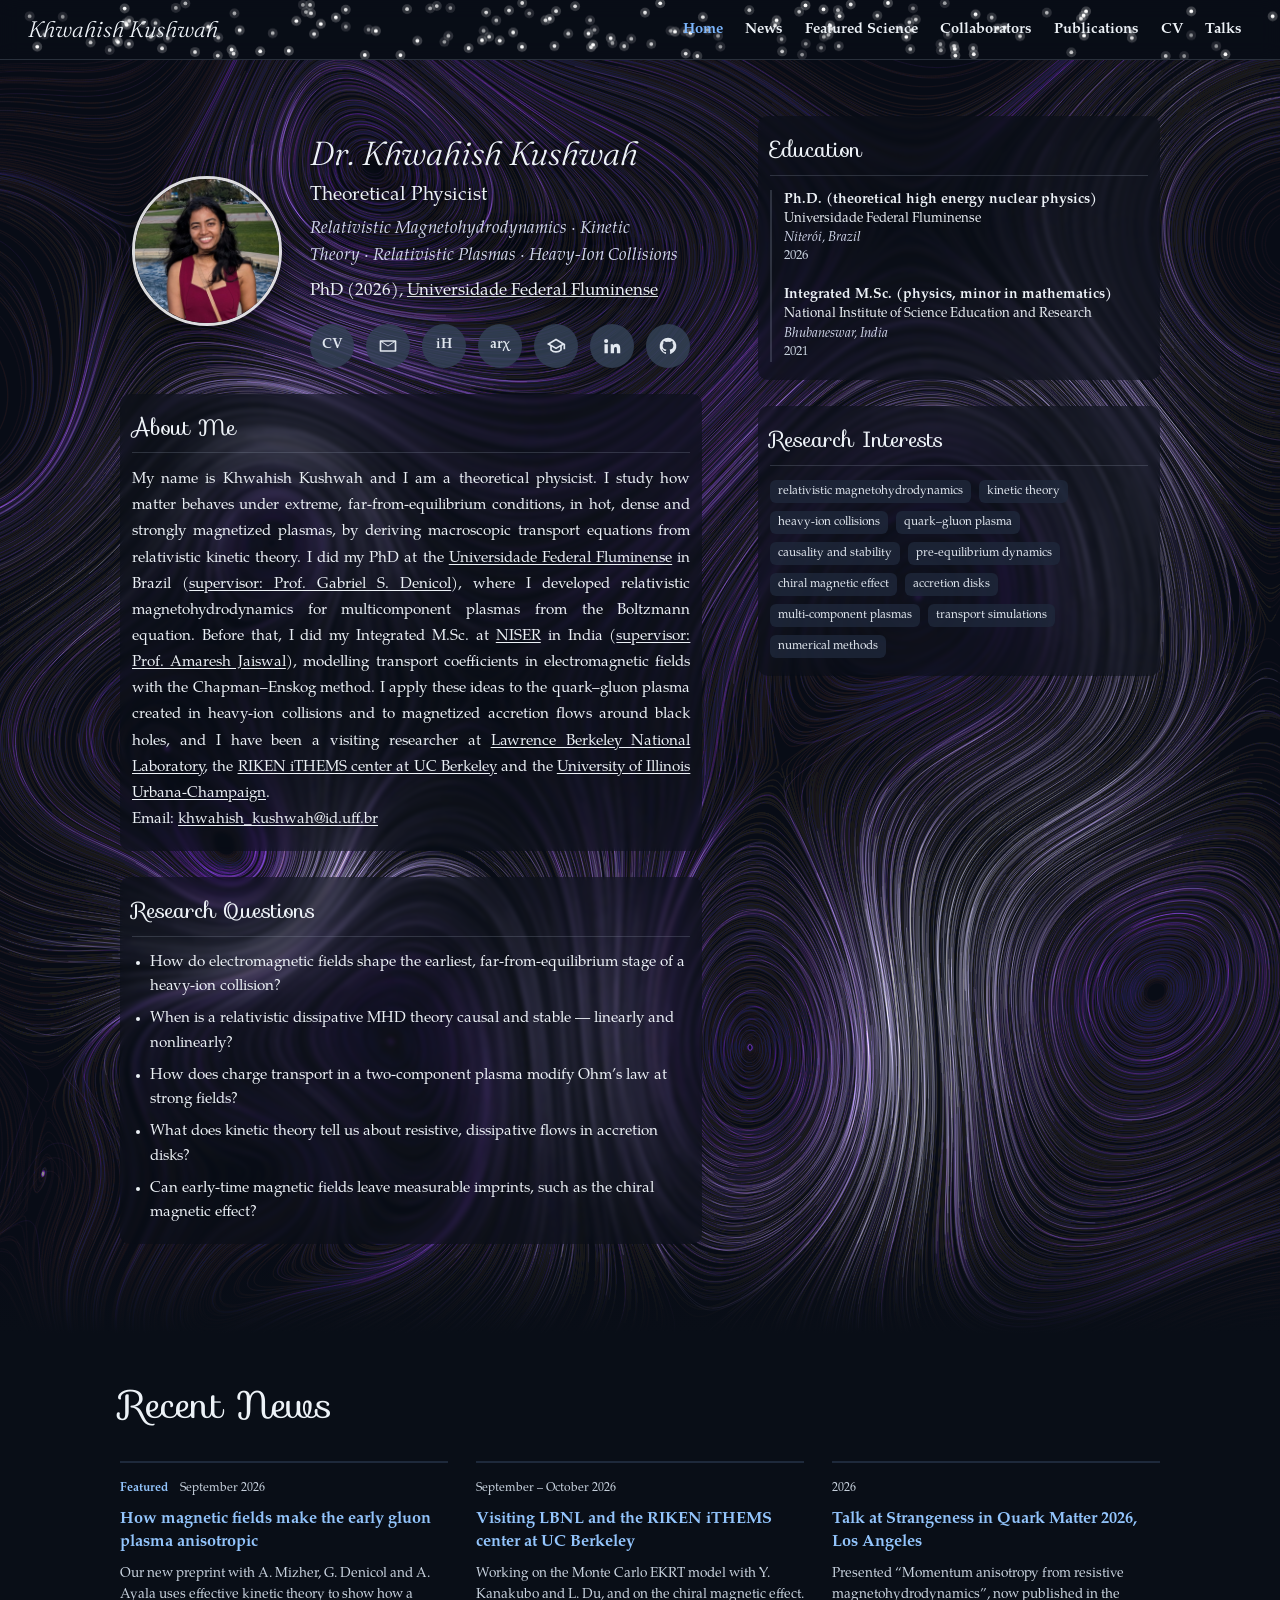
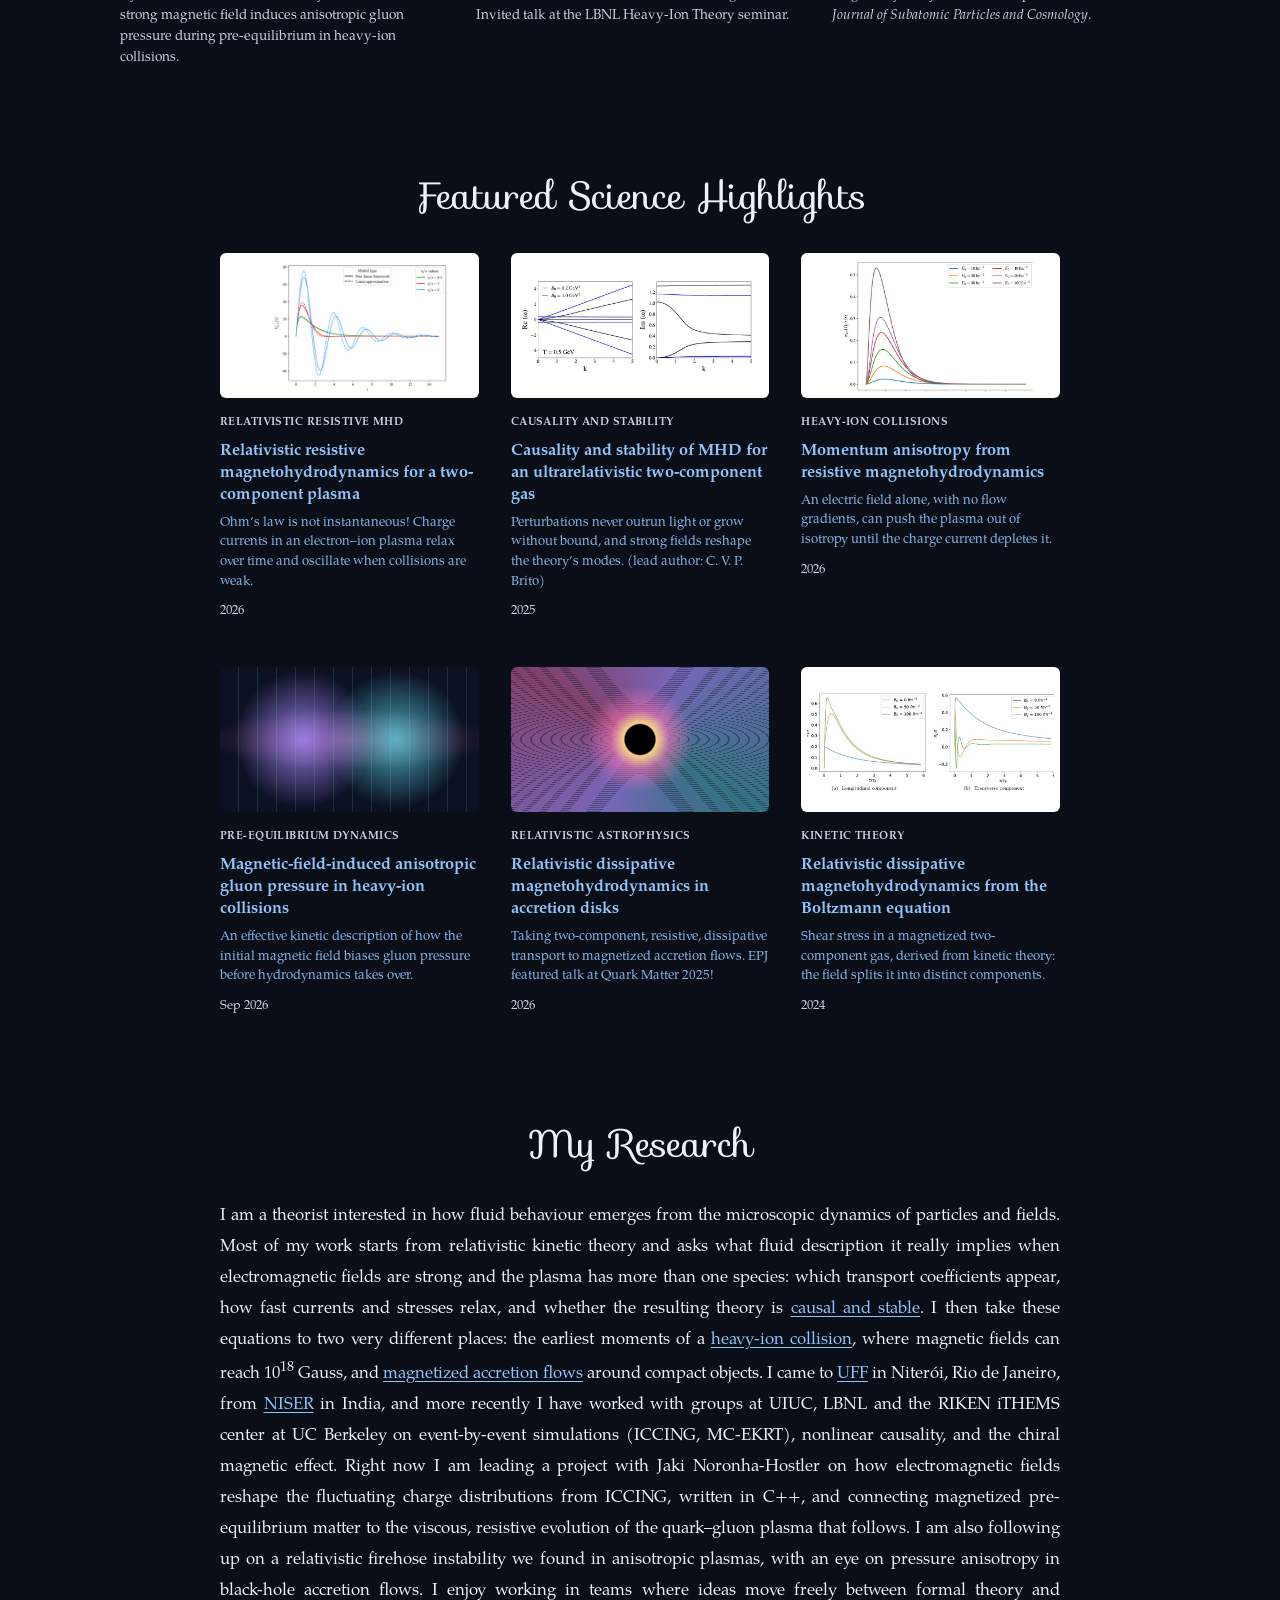
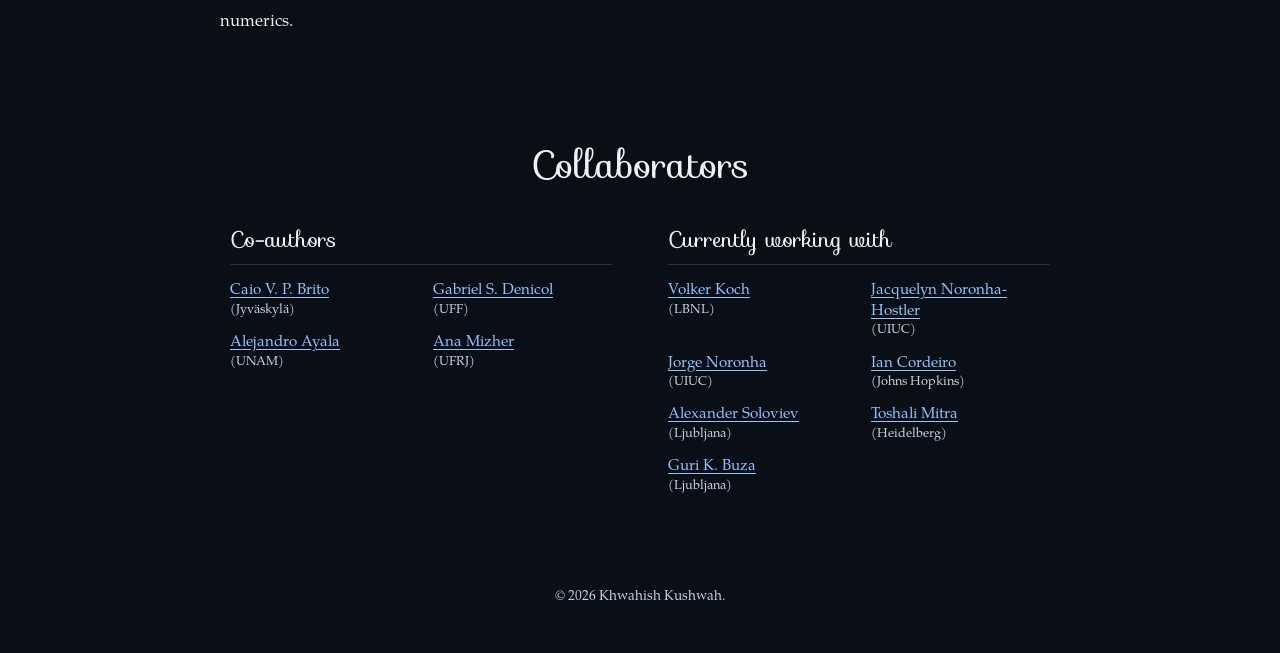
==== commit 2093d29b: "Hero: research keywords tagline" ====
--- a/index.html
+++ b/index.html
@@ -41,7 +41,7 @@
           <div class="profile-text">
           <h1>Dr. Khwahish Kushwah</h1>
           <p class="role">Theoretical Physicist</p>
-          <p class="tagline">Relativistic fluids and plasmas, from kinetic theory</p>
+          <p class="tagline">Relativistic Magnetohydrodynamics · Kinetic Theory · Relativistic Plasmas · Heavy-Ion Collisions</p>
           <p class="inst">PhD (2026), <a href="https://www.uff.br" target="_blank" rel="noopener">Universidade Federal Fluminense</a></p>
           <div class="socials">
             <a href="cv.html" title="CV" aria-label="CV"><span class="txt">CV</span></a>
